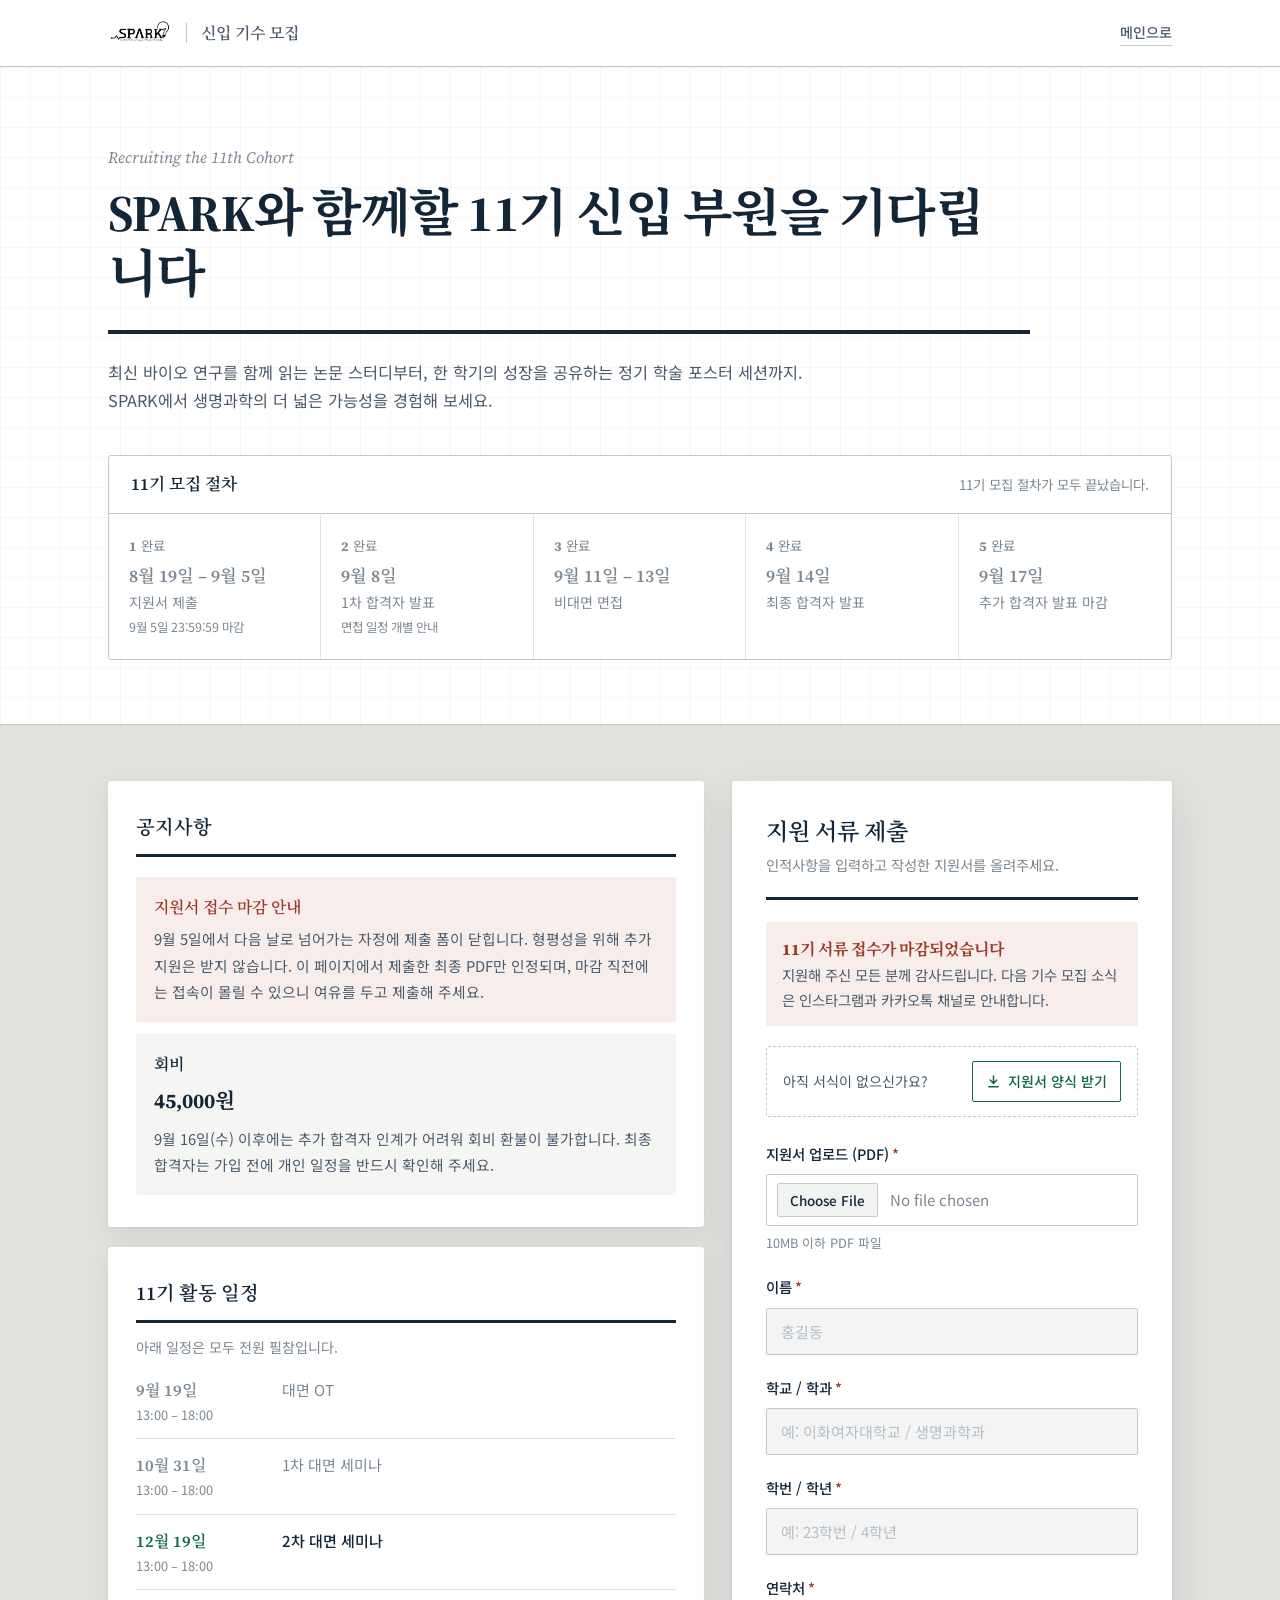
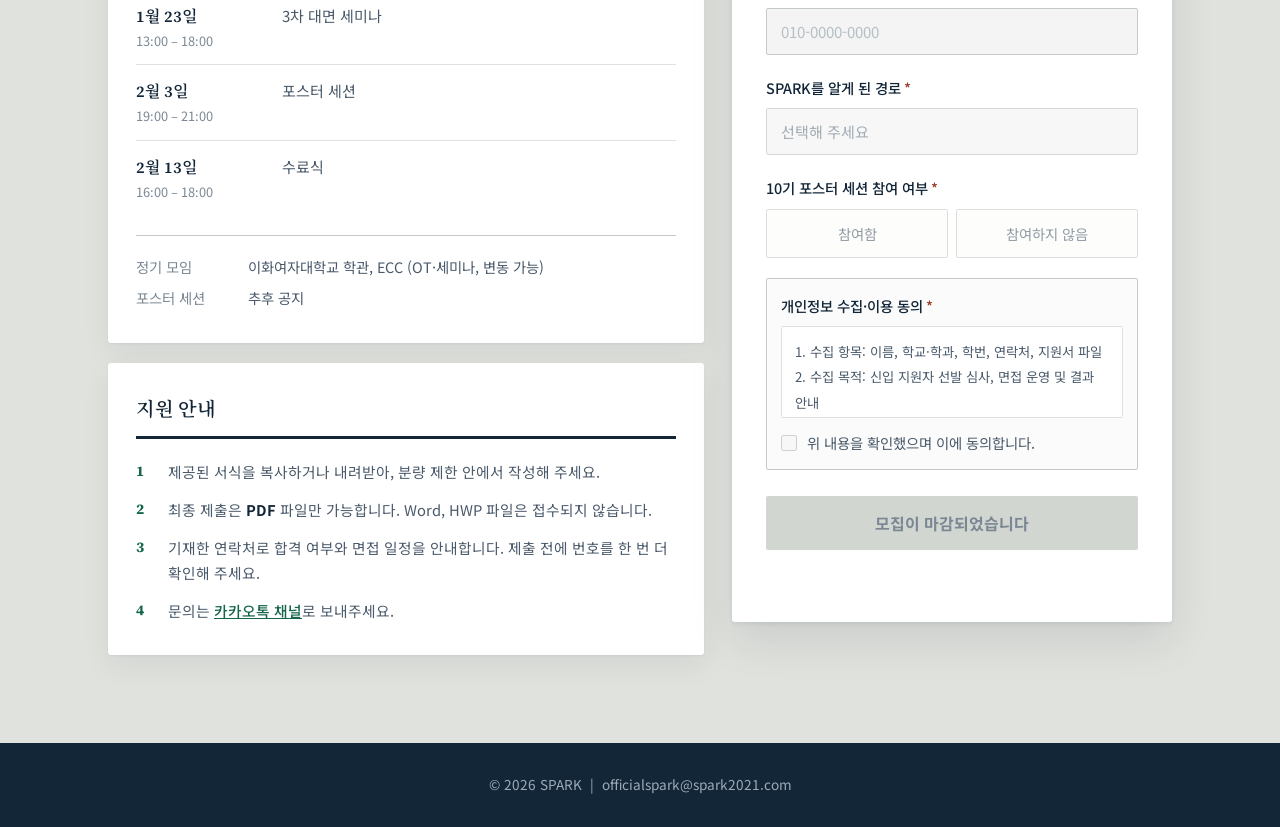
==== apply-session.html @ 0c826cb6 "Update apply-session.html" ====
<!DOCTYPE html>
<html lang="ko">
<head>
<meta charset="UTF-8">
<meta name="viewport" content="width=device-width, initial-scale=1.0">

<!--
╔══════════════════════════════════════════════════════════════╗
║  SPARK 신입부원 지원 페이지 — 수정 안내                          ║
║                                                              ║
║  수정할 곳은 이 파일 위쪽의 두 군데뿐입니다.                      ║
║    [수정 구역 1] 브라우저 탭 제목                                ║
║    [수정 구역 2] 모집 기간, 모집 절차, 공지, 활동 일정, 지원 안내,   ║
║                 지원서 양식 링크, 선택지, 개인정보 동의문           ║
║                                                              ║
║  "여기부터 아래는 수정하지 않아도 됩니다" 표시 이후는                ║
║  디자인과 동작 코드이므로 건드리지 않아도 됩니다.                   ║
╚══════════════════════════════════════════════════════════════╝
-->


<!-- ════════════════════════════════════════════
     ✏️ [수정 구역 1] 브라우저 탭 제목 · 아이콘
═════════════════════════════════════════════ -->
<title>지원하기 | SPARK 생명과학연합학술동아리</title>
<link rel="icon" type="image/png" href="favicon.png" sizes="64x64">


<!-- ════════════════════════════════════════════
     ✏️ [수정 구역 2] 페이지 내용 전체
═════════════════════════════════════════════ -->
<script>
/*
 ┌─────────────────── 수정 규칙 ───────────────────┐
 │ 1. 따옴표 '  ' 안의 글자만 바꾸세요.                │
 │ 2. 항목 끝에는 항상 쉼표( , )를 붙입니다.            │
 │ 3. 괄호 { } [ ] 는 지우지 마세요.                   │
 │ 4. 항목을 추가/삭제할 때는 한 줄(또는 { ... }, 한     │
 │    덩어리)을 통째로 복사하거나 지우세요.               │
 │ 5. 날짜는 항상 '2026-09-08' 형식(연-월-일)으로 씁니다.│
 │    화면에는 "9월 8일"처럼 자동으로 바뀌어 보입니다.     │
 │ 6. 글 안에 작은따옴표 ' 를 넣고 싶으면 ‘ ’ 를 쓰세요.  │
 │ 7. // 뒤의 설명은 화면에 나오지 않습니다.             │
 │                                                  │
 │ ★ 글 꾸미기 (제목·공지·안내·동의문 등에서 사용 가능)    │
 │   **굵게 할 글자**    → 굵은 글씨                     │
 │   [보일 글자](주소)   → 누르면 이동하는 링크             │
 │   {기수}             → 11     (아래 generation 숫자)  │
 │   {이전기수}          → 10     (generation - 1)       │
 │   {마감일}            → 9월 5일 (아래 apply.end 날짜)  │
 │                                                  │
 │ 수정 후 페이지 위에 빨간 경고가 뜨면,                 │
 │ 방금 고친 곳에서 쉼표나 따옴표가 빠진 것입니다.         │
 └──────────────────────────────────────────────────┘
*/
const SITE = {

    /* ────────── 모집 기수 ──────────
       영어 문구 "Recruiting the 11th Cohort", "11기 모집 절차",
       "10기 포스터 세션 참여 여부" 는 이 숫자로 자동 생성됩니다. */
    generation: 11,     // 숫자만, 따옴표 없이


    /* ────────── 지원서 접수 기간 ──────────
       날짜만 바꾸면 제출 폼 열림/잠김, 안내 문구, 모집 절차 1단계가 자동으로 바뀝니다.
       ※ 메인 페이지(index.html)의 모집 기간과 같게 맞춰 주세요. */
    apply: {
        start: '2026-08-19',   // 접수 시작일 (이 날 0시부터)
        end:   '2026-09-05',   // 접수 마지막 날 (이 날 밤 23:59:59까지 제출 가능)
    },


    /* ────────── 첫 화면 ────────── */
    hero: {
        title: 'SPARK와 함께할 {기수}기 신입 부원을 기다립니다',
        intro: '최신 바이오 연구를 함께 읽는 논문 스터디부터, 한 학기의 성장을 공유하는 정기 학술 포스터 세션까지. SPARK에서 생명과학의 더 넓은 가능성을 경험해 보세요.',
    },


    /* ────────── 모집 절차 (지원서 제출 이후 단계) ──────────
       1단계 "지원서 제출"은 위 접수 기간으로 자동으로 만들어지므로 여기엔 적지 않습니다.
       - 하루짜리 일정은 start 만 적으면 됩니다.
       - 며칠에 걸친 일정은 start 와 end 를 모두 적습니다.
       - note(작은 설명)는 없어도 됩니다.
       진행 중인 단계는 초록색, 지난 단계는 "완료"로 자동 표시됩니다. */
    process: [
        { start: '2026-09-08',                     label: '1차 합격자 발표', note: '면접 일정 개별 안내' },
        { start: '2026-09-11', end: '2026-09-13',  label: '비대면 면접' },
        { start: '2026-09-14',                     label: '최종 합격자 발표' },
        { start: '2026-09-17',                     label: '추가 합격자 발표 마감' },
    ],


    /* ────────── 공지사항 박스 ──────────
       alert: true  → 붉은 강조 박스
       big: '...'   → 큰 글씨로 보여줄 내용 (회비 금액 등, 필요할 때만) */
    notices: [
        {
            title: '지원서 접수 마감 안내',
            alert: true,
            text:  '{마감일}에서 다음 날로 넘어가는 자정에 제출 폼이 닫힙니다. 형평성을 위해 추가 지원은 받지 않습니다. 이 페이지에서 제출한 최종 PDF만 인정되며, 마감 직전에는 접속이 몰릴 수 있으니 여유를 두고 제출해 주세요.',
        },
        {
            title: '회비',
            big:   '45,000원',
            text:  '9월 16일(수) 이후에는 추가 합격자 인계가 어려워 회비 환불이 불가합니다. 최종 합격자는 가입 전에 개인 일정을 반드시 확인해 주세요.',
        },
    ],


    /* ────────── 기수 활동 일정 ──────────
       지난 일정은 회색, 다가오는 일정은 초록색으로 자동 표시됩니다.
       ※ 메인 페이지(index.html)의 일정과 같게 맞춰 주세요. */
    activity: {
        subtitle: '아래 일정은 모두 전원 필참입니다.',
        events: [
            { date: '2026-09-19', time: '13:00 – 18:00', label: '대면 OT' },
            { date: '2026-10-31', time: '13:00 – 18:00', label: '1차 대면 세미나' },
            { date: '2026-12-19', time: '13:00 – 18:00', label: '2차 대면 세미나' },
            { date: '2027-01-23', time: '13:00 – 18:00', label: '3차 대면 세미나' },
            { date: '2027-02-03', time: '19:00 – 21:00', label: '포스터 세션' },
            { date: '2027-02-13', time: '16:00 – 18:00', label: '수료식' },
        ],
        places: [
            { name: '정기 모임',   text: '이화여자대학교 학관, ECC (OT·세미나, 변동 가능)' },
            { name: '포스터 세션', text: '추후 공지' },
        ],
    },


    /* ────────── 지원 안내 ──────────
       번호(1, 2, 3…)는 순서대로 자동으로 붙습니다. */
    guides: [
        '제공된 서식을 복사하거나 내려받아, 분량 제한 안에서 작성해 주세요.',
        '최종 제출은 **PDF** 파일만 가능합니다. Word, HWP 파일은 접수되지 않습니다.',
        '기재한 연락처로 합격 여부와 면접 일정을 안내합니다. 제출 전에 번호를 한 번 더 확인해 주세요.',
        '문의는 [카카오톡 채널](https://pf.kakao.com/_hLbxeb)로 보내주세요.',
    ],


    /* ────────── 지원서 제출 폼 ────────── */
    form: {
        // 지원서 양식 다운로드 주소 (구글 문서 주소 끝에 /export?format=docx 를 붙이면 바로 다운로드됩니다)
        templateUrl: 'https://docs.google.com/document/d/1Kve6OYu3iI6fCsT7NbVKLL1D3neSMXkR/export?format=docx',

        maxFileMB: 10,   // 올릴 수 있는 파일 최대 크기 (MB, 숫자만)

        // SPARK를 알게 된 경로 (여기 적은 글자가 그대로 구글 시트에 저장됩니다)
        routes: [
            '인스타그램',
            '네이버 카페',
            '에브리타임',
            'LinkedIn',
            '지인 소개',
            '기타',
        ],

        // 개인정보 수집·이용 동의문 (폼 항목을 바꾸면 '수집 항목'도 같이 바꿔 주세요)
        privacy: `
            1. 수집 항목: 이름, 학교·학과, 학번, 연락처, 지원서 파일
            2. 수집 목적: 신입 지원자 선발 심사, 면접 운영 및 결과 안내
            3. 보유 기간: 해당 기수 선발 과정 종료 후 14일 이내 파기
            4. 제3자 제공: 없음 (운영진 내부 심사 용도로만 사용)
            * 동의를 거부할 권리가 있으나, 동의하지 않으면 지원서 접수가 불가합니다.
        `,

        // 제출 완료 후 보이는 안내 (날짜가 들어 있으니 모집 절차를 바꾸면 같이 수정하세요)
        successText: `
            1차 결과와 면접 일정은 기재하신 연락처로 안내드립니다.
            9월 8일 발표 전까지 공지사항도 함께 확인해 주세요.
        `,
    },


    /* ────────── 연락처 · 링크 ────────── */
    email:    'officialspark@spark2021.com',
    logo:     'logo.png',
    homePage: 'index.html',


    /* ────────── ⚠️ 지원서 저장 주소 (구글 Apps Script) ──────────
       제출된 지원서가 저장되는 구글 드라이브·시트 연결 주소입니다.
       Apps Script를 새로 배포해서 주소가 바뀐 경우에만 교체하세요.
       한 글자라도 틀리면 지원서가 저장되지 않습니다. */
    sheetUrl: 'https://script.google.com/macros/s/AKfycbzrUAV0oP4MqN452g5L0e-R13RlpaGRKUrsTtfyf1MRBj3T1s8Rb8UeczSKWBpeIH4Nfg/exec',


    /* ────────── 색상 ────────── */
    colors: {
        main:      '#15674c',
        mainDark:  '#0f4d38',
        mainLight: '#eef3f0',
    },

};
</script>
<!-- ════════════════ ✏️ 수정 구역 끝 ════════════════ -->



<!-- ══════════════════════════════════════════════════════════════
     ⛔ 여기부터 아래는 수정하지 않아도 됩니다 (디자인·동작 코드)
═══════════════════════════════════════════════════════════════ -->

<script>
/* 위에서 정한 색상을 디자인에 적용 */
(function () {
    if (typeof SITE === 'undefined' || !SITE.colors) return;
    var root = document.documentElement.style, c = SITE.colors;
    if (c.main)      root.setProperty('--accent', c.main);
    if (c.mainDark)  root.setProperty('--accent-deep', c.mainDark);
    if (c.mainLight) root.setProperty('--accent-wash', c.mainLight);
})();
</script>

<link rel="preconnect" href="https://fonts.googleapis.com">
<link rel="preconnect" href="https://fonts.gstatic.com" crossorigin>
<link href="https://fonts.googleapis.com/css2?family=Noto+Sans+KR:wght@300;400;500;700&family=Noto+Serif+KR:wght@400;500;600;700&family=Source+Serif+4:ital,opsz,wght@0,8..60,400;0,8..60,600;0,8..60,700;1,8..60,400&display=swap" rel="stylesheet">

<style>
/* ══════════════════════════════════════════════
   SPARK 신입부원 모집 — index.html과 동일한 보드 시스템
   ※ 대표 색상은 [수정 구역 2]의 colors 에서 바꿉니다.
══════════════════════════════════════════════ */

:root {
    --board:        #e0e2dd;
    --board-deep:   #d2d6d1;
    --paper:        #ffffff;

    --ink:          #132638;
    --ink-mid:      #4a5a6b;
    --ink-soft:     #7b8894;

    --rule:         #dfe2de;
    --rule-strong:  #c3c9c3;

    --accent:       #15674c;
    --accent-deep:  #0f4d38;
    --accent-wash:  #eef3f0;

    --alert:        #9c3a2a;
    --alert-wash:   #f7eeec;

    --lift:    0 1px 2px rgba(19,38,56,.05), 0 10px 28px rgba(19,38,56,.07);
    --lift-hi: 0 2px 4px rgba(19,38,56,.07), 0 18px 44px rgba(19,38,56,.11);

    --serif: 'Source Serif 4', 'Noto Serif KR', Georgia, serif;
    --sans:  'Noto Sans KR', -apple-system, BlinkMacSystemFont, sans-serif;
}

*, *::before, *::after { box-sizing: border-box; margin: 0; padding: 0; }
html { scroll-behavior: smooth; -webkit-text-size-adjust: 100%; }

body {
    font-family: var(--sans);
    background: var(--board);
    color: var(--ink);
    line-height: 1.75;
    -webkit-font-smoothing: antialiased;
}

a { color: inherit; }
:focus-visible { outline: 2px solid var(--accent); outline-offset: 3px; border-radius: 2px; }

/* ── 설정 오류 경고 ───────────────────────── */
#config-error {
    position: fixed;
    top: 0; left: 0; right: 0;
    z-index: 10001;
    background: #b3261e;
    color: #fff;
    padding: 14px 20px;
    font-size: 0.95rem;
    line-height: 1.6;
}
#config-error[hidden] { display: none; }

/* ── 헤더 ─────────────────────────────────── */
header {
    position: sticky;
    top: 0;
    z-index: 100;
    background: var(--paper);
    border-bottom: 1px solid var(--rule-strong);
}
.header-inner {
    max-width: 1120px;
    margin: 0 auto;
    padding: 0 28px;
    height: 66px;
    display: flex;
    align-items: center;
    gap: 14px;
}
.header-logo { height: 36px; display: block; }
.header-divider { width: 1px; height: 20px; background: var(--rule-strong); }
.header-title { font-family: var(--serif); font-size: 1rem; font-weight: 600; color: var(--ink-mid); }
.back-home {
    margin-left: auto;
    font-size: 0.88rem;
    font-weight: 500;
    color: var(--ink-mid);
    text-decoration: none;
    border-bottom: 1px solid var(--rule-strong);
    padding-bottom: 1px;
    transition: color .18s ease, border-color .18s ease;
}
.back-home:hover { color: var(--accent); border-bottom-color: var(--accent); }

@media (max-width: 560px) {
    .header-inner { padding: 0 18px; gap: 10px; }
    .header-title { font-size: 0.9rem; }
    .back-home { font-size: 0.8rem; }
}

/* ── 히어로 ───────────────────────────────── */
.hero {
    background-color: var(--paper);
    background-image:
        linear-gradient(rgba(19,38,56,.038) 1px, transparent 1px),
        linear-gradient(90deg, rgba(19,38,56,.038) 1px, transparent 1px);
    background-size: 30px 30px;
    border-bottom: 1px solid var(--rule-strong);
    padding: 76px 0 64px;
}
.hero-inner { max-width: 1120px; margin: 0 auto; padding: 0 28px; }

.hero-kicker {
    font-family: var(--serif);
    font-style: italic;
    font-size: 1rem;
    color: var(--ink-soft);
    margin-bottom: 12px;
}
.hero h1 {
    font-family: var(--serif);
    font-size: clamp(2rem, 5vw, 3.2rem);
    font-weight: 700;
    line-height: 1.2;
    letter-spacing: -0.01em;
    max-width: 18em;
    padding-bottom: 24px;
    border-bottom: 4px solid var(--ink);
    margin-bottom: 24px;
}
.hero-desc { font-size: 1.02rem; color: var(--ink-mid); max-width: 44em; }

.process {
    margin-top: 40px;
    background: var(--paper);
    border: 1px solid var(--rule-strong);
    border-radius: 3px;
}
.process-head {
    display: flex;
    justify-content: space-between;
    align-items: baseline;
    gap: 12px;
    flex-wrap: wrap;
    padding: 14px 22px;
    border-bottom: 1px solid var(--rule-strong);
}
.process-head h2 { font-family: var(--serif); font-size: 1.05rem; font-weight: 600; }
.process-head p { font-size: 0.84rem; color: var(--ink-soft); }
.process-head p b { color: var(--accent); font-weight: 500; }

.process-track {
    display: grid;
    grid-auto-columns: minmax(0, 1fr);
    grid-auto-flow: column;
    list-style: none;
}
.step {
    padding: 18px 20px 20px;
    border-right: 1px solid var(--rule);
    border-top: 3px solid transparent;
    margin-top: -1px;
}
.step:last-child { border-right: none; }
.step-no {
    font-family: var(--serif);
    font-size: 0.84rem;
    font-weight: 700;
    color: var(--ink-soft);
    display: block;
    margin-bottom: 6px;
}
.step-date {
    font-family: var(--serif);
    font-size: 1.08rem;
    font-weight: 600;
    line-height: 1.35;
    display: block;
}
.step-label { font-size: 0.88rem; color: var(--ink-mid); display: block; margin-top: 2px; }
.step-note  { font-size: 0.78rem; color: var(--ink-soft); display: block; margin-top: 2px; }

.step.done .step-date,
.step.done .step-label { color: var(--ink-soft); }
.step.done .step-no::after { content: ' 완료'; font-family: var(--sans); font-weight: 400; }

.step.now { border-top-color: var(--accent); background: var(--accent-wash); }
.step.now .step-no,
.step.now .step-date { color: var(--accent); }
.step.now .step-label { color: var(--ink); font-weight: 500; }

@media (max-width: 860px) {
    .process-track { grid-auto-flow: row; grid-template-columns: 1fr; }
    .step {
        border-right: none;
        border-top: none;
        border-bottom: 1px solid var(--rule);
        border-left: 3px solid transparent;
        margin-top: 0;
        display: grid;
        grid-template-columns: 110px 1fr;
        column-gap: 14px;
        padding: 14px 18px;
    }
    .step:last-child { border-bottom: none; }
    .step.now { border-left-color: var(--accent); }
    .step-no { grid-column: 1 / -1; margin-bottom: 2px; }
    .step-date { font-size: 1rem; grid-row: 2 / span 2; }
    .step-label, .step-note { grid-column: 2; }
}

.hero-kicker, .hero h1, .hero-desc, .process {
    opacity: 0;
    transform: translateY(14px);
    animation: rise .7s cubic-bezier(.2,.7,.3,1) forwards;
}
.hero h1   { animation-delay: .06s; }
.hero-desc { animation-delay: .16s; }
.process   { animation-delay: .26s; }
@keyframes rise { to { opacity: 1; transform: translateY(0); } }

/* ── 본문 2열 ─────────────────────────────── */
.page-wrap {
    max-width: 1120px;
    margin: 0 auto;
    padding: 56px 28px 88px;
    display: grid;
    grid-template-columns: minmax(0, 1fr) 440px;
    gap: 28px;
    align-items: start;
}
@media (max-width: 940px) {
    .page-wrap { grid-template-columns: 1fr; padding: 40px 20px 64px; }
}

.panel { background: var(--paper); border-radius: 3px; box-shadow: var(--lift); }

.info-side { display: flex; flex-direction: column; gap: 20px; }
.info-card { padding: 30px 28px 32px; }
.card-head {
    font-family: var(--serif);
    font-size: 1.2rem;
    font-weight: 600;
    padding-bottom: 10px;
    border-bottom: 3px solid var(--ink);
    margin-bottom: 20px;
}

.callout {
    padding: 16px 18px;
    border-radius: 2px;
    font-size: 0.92rem;
    color: var(--ink-mid);
    line-height: 1.8;
    background: #f5f6f4;
}
.callout + .callout { margin-top: 12px; }
.callout > strong {
    display: block;
    font-family: var(--serif);
    font-size: 1rem;
    font-weight: 600;
    color: var(--ink);
    margin-bottom: 4px;
}
.callout a { color: var(--accent); font-weight: 500; }
.callout.is-alert { background: var(--alert-wash); }
.callout.is-alert > strong { color: var(--alert); }
.callout .fee {
    font-family: var(--serif);
    font-size: 1.3rem;
    font-weight: 700;
    color: var(--ink);
    display: block;
    margin-bottom: 6px;
}

.card-sub { font-size: 0.88rem; color: var(--ink-soft); margin: -8px 0 16px; }
.schedule-list { list-style: none; }
.schedule-item {
    display: grid;
    grid-template-columns: 130px 1fr;
    gap: 16px;
    padding: 12px 0;
    border-bottom: 1px solid var(--rule);
    align-items: baseline;
}
.schedule-item:first-child { padding-top: 0; }
.schedule-item:last-child { border-bottom: none; }
.schedule-date { font-family: var(--serif); font-size: 1rem; font-weight: 600; }
.schedule-date small {
    display: block;
    font-family: var(--sans);
    font-size: 0.8rem;
    font-weight: 400;
    color: var(--ink-soft);
}
.schedule-body { font-size: 0.94rem; color: var(--ink-mid); }
.schedule-item.done .schedule-date,
.schedule-item.done .schedule-body { color: var(--ink-soft); }
.schedule-item.next .schedule-date { color: var(--accent); }
.schedule-item.next .schedule-body { color: var(--ink); font-weight: 500; }

.place {
    margin-top: 20px;
    padding-top: 18px;
    border-top: 1px solid var(--rule-strong);
    display: grid;
    grid-template-columns: 96px 1fr;
    gap: 6px 16px;
    font-size: 0.9rem;
}
.place dt { color: var(--ink-soft); }
.place dd { color: var(--ink-mid); }

@media (max-width: 520px) {
    .schedule-item { grid-template-columns: 1fr; gap: 2px; }
    .place { grid-template-columns: 1fr; gap: 0; }
    .place dd { margin-bottom: 8px; }
}

.guide-list { list-style: none; display: flex; flex-direction: column; gap: 13px; }
.guide-item {
    display: grid;
    grid-template-columns: 22px 1fr;
    gap: 10px;
    font-size: 0.92rem;
    line-height: 1.7;
    color: var(--ink-mid);
}
.guide-no { font-family: var(--serif); font-weight: 700; color: var(--accent); line-height: 1.7; }
.guide-item strong { color: var(--ink); }
.guide-item a { color: var(--accent); font-weight: 500; }

/* ── 제출 폼 ──────────────────────────────── */
.form-card {
    padding: 36px 34px 38px;
    position: sticky;
    top: 90px;
    box-shadow: var(--lift-hi);
}
@media (max-width: 940px) {
    .form-card { position: static; padding: 28px 22px 32px; }
    .form-side { order: -1; }
}

.form-header {
    padding-bottom: 20px;
    border-bottom: 3px solid var(--ink);
    margin-bottom: 22px;
}
.form-header h2 { font-family: var(--serif); font-size: 1.45rem; font-weight: 600; line-height: 1.3; }
.form-header p { font-size: 0.9rem; color: var(--ink-soft); margin-top: 5px; }

.phase-note {
    display: none;
    margin-bottom: 20px;
    padding: 14px 16px;
    border-radius: 2px;
    font-size: 0.9rem;
    line-height: 1.7;
    background: #f1f3f4;
    color: var(--ink-mid);
}
.phase-note strong { display: block; font-family: var(--serif); font-size: 1rem; color: var(--ink); }
.phase-note.is-closed { background: var(--alert-wash); }
.phase-note.is-closed strong { color: var(--alert); }

.download-box {
    display: flex;
    align-items: center;
    justify-content: space-between;
    gap: 14px;
    flex-wrap: wrap;
    padding: 14px 16px;
    border: 1px dashed var(--rule-strong);
    border-radius: 2px;
    margin-bottom: 24px;
}
.download-box p { font-size: 0.88rem; color: var(--ink-mid); }
.btn-download {
    display: inline-flex;
    align-items: center;
    gap: 7px;
    font-size: 0.88rem;
    font-weight: 500;
    color: var(--accent);
    text-decoration: none;
    border: 1px solid var(--accent);
    border-radius: 2px;
    padding: 7px 13px;
    transition: background .18s ease, color .18s ease;
}
.btn-download svg { width: 15px; height: 15px; }
.btn-download:hover { background: var(--accent); color: var(--paper); }

.form-group { margin-bottom: 20px; }
.form-label {
    display: block;
    font-size: 0.9rem;
    font-weight: 500;
    color: var(--ink);
    margin-bottom: 8px;
}
.form-label .req { color: var(--alert); margin-left: 3px; }

.form-input {
    width: 100%;
    padding: 12px 14px;
    border: 1px solid var(--rule-strong);
    border-radius: 2px;
    font-family: inherit;
    font-size: 0.94rem;
    color: var(--ink);
    background: #fcfcfb;
    transition: border-color .18s ease, box-shadow .18s ease, background .18s ease;
}
.form-input:focus {
    outline: none;
    border-color: var(--accent);
    background: var(--paper);
    box-shadow: 0 0 0 3px rgba(21,103,76,.12);
}
.form-input::placeholder { color: #b6bfc7; }
.form-input:disabled { background: #f3f4f3; color: var(--ink-soft); cursor: not-allowed; }

input[type="file"].form-input { padding: 8px 10px; cursor: pointer; background: var(--paper); }
input[type="file"].form-input::file-selector-button {
    font-family: inherit;
    font-size: 0.84rem;
    font-weight: 500;
    color: var(--ink);
    background: #f1f3f1;
    border: 1px solid var(--rule-strong);
    border-radius: 2px;
    padding: 6px 12px;
    margin-right: 12px;
    cursor: pointer;
}
.hint { font-size: 0.8rem; color: var(--ink-soft); margin-top: 6px; }

select.form-input {
    appearance: none;
    cursor: pointer;
    padding-right: 38px;
    background-image: url("data:image/svg+xml;utf8,<svg xmlns='http://www.w3.org/2000/svg' width='12' height='8' viewBox='0 0 12 8'><path fill='none' stroke='%237b8894' stroke-width='1.5' d='M1 1l5 5 5-5'/></svg>");
    background-repeat: no-repeat;
    background-position: right 14px center;
}
select.form-input:invalid { color: #9aa3ad; }

.radio-group { display: flex; gap: 8px; }
.radio-item { flex: 1; position: relative; }
.radio-item input { position: absolute; opacity: 0; width: 0; height: 0; }
.radio-item label {
    display: block;
    text-align: center;
    padding: 11px 6px;
    border: 1px solid var(--rule-strong);
    border-radius: 2px;
    background: #fcfcfb;
    font-size: 0.9rem;
    color: var(--ink-mid);
    cursor: pointer;
    transition: border-color .18s ease, background .18s ease, color .18s ease;
}
.radio-item input:checked + label {
    border-color: var(--accent);
    background: var(--accent-wash);
    color: var(--accent);
    font-weight: 500;
}
.radio-item input:focus-visible + label { box-shadow: 0 0 0 3px rgba(21,103,76,.15); }
.radio-item input:disabled + label { cursor: not-allowed; opacity: .6; }

.privacy-box {
    border: 1px solid var(--rule-strong);
    border-radius: 2px;
    padding: 14px;
    background: #fafbfa;
}
.privacy-scroll {
    height: 92px;
    overflow-y: auto;
    font-size: 0.83rem;
    color: var(--ink-mid);
    line-height: 1.9;
    margin-bottom: 12px;
    padding: 12px 13px;
    background: var(--paper);
    border: 1px solid var(--rule);
    border-radius: 2px;
    white-space: pre-line;
}
.privacy-scroll strong { color: var(--ink); }
.privacy-scroll::-webkit-scrollbar { width: 4px; }
.privacy-scroll::-webkit-scrollbar-thumb { background: var(--rule-strong); }
.checkbox-label {
    display: flex;
    align-items: flex-start;
    gap: 10px;
    font-size: 0.9rem;
    color: var(--ink-mid);
    cursor: pointer;
    user-select: none;
}
.checkbox-label input {
    width: 16px; height: 16px;
    accent-color: var(--accent);
    cursor: pointer;
    flex-shrink: 0;
    margin-top: 5px;
}

.submit-btn {
    width: 100%;
    padding: 15px;
    margin-top: 6px;
    background: var(--accent);
    color: var(--paper);
    font-family: inherit;
    font-size: 1rem;
    font-weight: 700;
    border: none;
    border-radius: 2px;
    cursor: pointer;
    transition: background .2s ease;
}
.submit-btn:hover { background: var(--accent-deep); }
.submit-btn:disabled { background: var(--board-deep); color: var(--ink-soft); cursor: not-allowed; }

#form-msg { text-align: center; font-size: 0.86rem; margin-top: 14px; min-height: 20px; font-weight: 500; }

#success-view { display: none; padding: 8px 0 12px; }
.state-mark {
    width: 46px; height: 46px;
    border-radius: 50%;
    border: 2px solid var(--accent);
    color: var(--accent);
    display: flex;
    align-items: center;
    justify-content: center;
    margin-bottom: 18px;
}
.state-mark svg { width: 22px; height: 22px; }
#success-view h3 { font-family: var(--serif); font-size: 1.3rem; font-weight: 600; margin-bottom: 10px; }
#success-view p { font-size: 0.92rem; color: var(--ink-mid); line-height: 1.85; white-space: pre-line; }

/* ── 토스트 ───────────────────────────────── */
#toast {
    position: fixed;
    bottom: 28px; left: 50%;
    transform: translateX(-50%) translateY(16px);
    background: var(--ink);
    color: #fff;
    padding: 13px 26px;
    border-radius: 2px;
    font-size: 0.9rem;
    font-weight: 500;
    z-index: 9999;
    opacity: 0;
    transition: opacity .3s ease, transform .3s ease;
    pointer-events: none;
    max-width: calc(100% - 40px);
    text-align: center;
}
#toast.show { opacity: 1; transform: translateX(-50%) translateY(0); }
#toast.alert { background: var(--alert); }

/* ── 푸터 ─────────────────────────────────── */
footer {
    background: var(--ink);
    color: #9dabb8;
    text-align: center;
    padding: 30px 24px;
    font-size: 0.85rem;
}
footer a { color: #9dabb8; text-decoration: none; }
footer a:hover { color: #fff; text-decoration: underline; }

@media (prefers-reduced-motion: reduce) {
    html { scroll-behavior: auto; }
    *, *::before, *::after {
        animation-duration: .001ms !important;
        animation-delay: 0ms !important;
        transition-duration: .001ms !important;
    }
    .hero-kicker, .hero h1, .hero-desc, .process { opacity: 1; transform: none; }
}
</style>
</head>
<body>

<!--
  ⛔ 아래 HTML은 '틀'입니다. 글자는 [수정 구역 2]에서 자동으로 채워집니다.
     여기에 직접 글을 써도 반영되지 않으니 위쪽 SITE 설정을 고쳐 주세요.
-->

<div id="config-error" hidden>
    ⚠️ 페이지 내용 설정(SITE)에 오류가 있어 내용을 불러오지 못했습니다.
    최근에 고친 곳에서 쉼표( , ), 따옴표( ' ), 괄호( { } [ ] )가 빠지거나 남지 않았는지 확인해 주세요.
    (PC에서 F12 → Console 탭을 열면 오류가 난 줄 번호가 보입니다.)
</div>

<div id="toast"></div>

<header>
    <div class="header-inner">
        <a class="home-link" aria-label="홈으로"><img id="logo" class="header-logo" alt=""></a>
        <div class="header-divider"></div>
        <span class="header-title">신입 기수 모집</span>
        <a class="home-link back-home">메인으로</a>
    </div>
</header>

<!-- 히어로 -->
<section class="hero">
    <div class="hero-inner">
        <p class="hero-kicker" id="hero-kicker"></p>
        <h1 id="hero-title"></h1>
        <p class="hero-desc" id="hero-desc"></p>

        <div class="process">
            <div class="process-head">
                <h2 id="process-title"></h2>
                <p id="process-status"></p>
            </div>
            <ol class="process-track" id="process-track"></ol>
        </div>
    </div>
</section>

<main class="page-wrap">

    <aside class="info-side">
        <div class="panel info-card">
            <h2 class="card-head">공지사항</h2>
            <div id="notice-list"></div>
        </div>

        <div class="panel info-card">
            <h2 class="card-head" id="activity-title"></h2>
            <p class="card-sub" id="activity-sub"></p>
            <ul class="schedule-list" id="activity-list"></ul>
            <dl class="place" id="place-list"></dl>
        </div>

        <div class="panel info-card">
            <h2 class="card-head">지원 안내</h2>
            <ol class="guide-list" id="guide-list"></ol>
        </div>
    </aside>

    <section class="form-side">
        <div class="panel form-card">

            <div id="form-view">
                <div class="form-header">
                    <h2>지원 서류 제출</h2>
                    <p>인적사항을 입력하고 작성한 지원서를 올려주세요.</p>
                </div>

                <div class="phase-note" id="phase-note"></div>

                <div class="download-box">
                    <p>아직 서식이 없으신가요?</p>
                    <a id="template-link" class="btn-download">
                        <svg viewBox="0 0 16 16" fill="none" stroke="currentColor" stroke-width="1.6" stroke-linecap="round" stroke-linejoin="round" aria-hidden="true"><path d="M8 2v8M4.5 6.5L8 10l3.5-3.5M3 13.5h10"/></svg>
                        지원서 양식 받기
                    </a>
                </div>

                <form id="spark-apply-form">
                    <div class="form-group">
                        <label class="form-label" for="inp-file">지원서 업로드 (PDF)<span class="req">*</span></label>
                        <input type="file" id="inp-file" accept=".pdf,application/pdf" required class="form-input">
                        <p class="hint" id="file-hint"></p>
                    </div>
                    <div class="form-group">
                        <label class="form-label" for="inp-name">이름<span class="req">*</span></label>
                        <input type="text" id="inp-name" name="user_name" required class="form-input" placeholder="홍길동">
                    </div>
                    <div class="form-group">
                        <label class="form-label" for="inp-school">학교 / 학과<span class="req">*</span></label>
                        <input type="text" id="inp-school" name="user_school" placeholder="예: 이화여자대학교 / 생명과학과" required class="form-input">
                    </div>
                    <div class="form-group">
                        <label class="form-label" for="inp-studentid">학번 / 학년<span class="req">*</span></label>
                        <input type="text" id="inp-studentid" name="user_studentid" placeholder="예: 23학번 / 4학년" required class="form-input">
                    </div>
                    <div class="form-group">
                        <label class="form-label" for="inp-phone">연락처<span class="req">*</span></label>
                        <input type="tel" id="inp-phone" name="user_phone" placeholder="010-0000-0000" required class="form-input">
                    </div>
                    <div class="form-group">
                        <label class="form-label" for="inp-route">SPARK를 알게 된 경로<span class="req">*</span></label>
                        <select id="inp-route" name="user_route" required class="form-input"></select>
                    </div>
                    <div class="form-group">
                        <span class="form-label"><span id="poster-question"></span><span class="req">*</span></span>
                        <div class="radio-group">
                            <div class="radio-item">
                                <input type="radio" id="poster-yes" name="poster_join" value="참여함" required>
                                <label for="poster-yes">참여함</label>
                            </div>
                            <div class="radio-item">
                                <input type="radio" id="poster-no" name="poster_join" value="참여하지 않음">
                                <label for="poster-no">참여하지 않음</label>
                            </div>
                        </div>
                    </div>

                    <div class="form-group privacy-box">
                        <span class="form-label">개인정보 수집·이용 동의<span class="req">*</span></span>
                        <div class="privacy-scroll" id="privacy-text" tabindex="0"></div>
                        <label class="checkbox-label">
                            <input type="checkbox" name="privacy_agree" id="privacy_agree" required>
                            <span>위 내용을 확인했으며 이에 동의합니다.</span>
                        </label>
                    </div>

                    <button type="submit" id="submit-btn" class="submit-btn">지원서 제출하기</button>
                </form>
                <p id="form-msg"></p>
            </div>

            <div id="success-view">
                <div class="state-mark" aria-hidden="true">
                    <svg viewBox="0 0 24 24" fill="none" stroke="currentColor" stroke-width="2" stroke-linecap="round" stroke-linejoin="round"><path d="M4 12.5l5 5L20 6.5"/></svg>
                </div>
                <h3>지원서가 접수되었습니다</h3>
                <p id="success-text"></p>
            </div>

        </div>
    </section>

</main>

<footer>
    <p id="footer-text"></p>
</footer>

<script>
/* ══════════════════════════════════════════════
   ⛔ 동작 코드 — 수정하지 않아도 됩니다.
   [수정 구역 2]의 SITE 내용을 읽어 화면에 채워 넣습니다.
══════════════════════════════════════════════ */
(function () {
    'use strict';

    if (typeof SITE === 'undefined') {
        document.getElementById('config-error').hidden = false;
        return;
    }

    /* ── 도우미 함수 ────────────────────────── */
    const $ = id => document.getElementById(id);
    const esc = s => String(s == null ? '' : s).replace(/[&<>"']/g, c => (
        { '&': '&amp;', '<': '&lt;', '>': '&gt;', '"': '&quot;', "'": '&#39;' }[c]
    ));
    const parts = d => String(d).split('-').map(Number);                   // [년, 월, 일]
    const md    = d => { const p = parts(d); return p[1] + '월 ' + p[2] + '일'; };
    const range = (s, e) => {                                              // 날짜 범위 표시
        if (!e || e === s) return md(s);
        const a = parts(s), b = parts(e);
        return a[1] === b[1] ? md(s) + ' – ' + b[2] + '일' : md(s) + ' – ' + md(e);
    };
    const kst   = (d, endOfDay) => new Date(d + (endOfDay ? 'T23:59:59' : 'T00:00:00') + '+09:00');
    const ordinal = n => {                                                 // 11 → 11th
        const v = n % 100;
        if (v >= 11 && v <= 13) return n + 'th';
        return n + ({ 1: 'st', 2: 'nd', 3: 'rd' }[n % 10] || 'th');
    };

    const GEN  = SITE.generation;
    const fill = s => String(s == null ? '' : s)
        .replace(/\{기수\}/g, GEN)
        .replace(/\{이전기수\}/g, GEN - 1)
        .replace(/\{마감일\}/g, md(SITE.apply.end));
    const tidy = s => fill(s).split('\n').map(l => l.trim()).join('\n').trim();
    const rich = s => esc(tidy(s))
        .replace(/\*\*(.+?)\*\*/g, '<strong>$1</strong>')
        .replace(/\[([^\]]+)\]\(([^)\s]+)\)/g, '<a href="$2" target="_blank" rel="noopener noreferrer">$1</a>');

    /* ── 접수 기간 (한국시간) ────────────────── */
    const START_AT = kst(SITE.apply.start, false);
    const END_AT   = kst(SITE.apply.end, true);
    const now0     = new Date();

    /* ── 헤더 · 히어로 ──────────────────────── */
    document.querySelectorAll('.home-link').forEach(a => a.href = SITE.homePage);
    $('logo').src = SITE.logo;
    $('logo').alt = 'SPARK';
    $('hero-kicker').textContent = 'Recruiting the ' + ordinal(GEN) + ' Cohort';
    $('hero-title').innerHTML    = rich(SITE.hero.title);
    $('hero-desc').innerHTML     = rich(SITE.hero.intro);

    /* ── 모집 절차 ──────────────────────────── */
    $('process-title').textContent = GEN + '기 모집 절차';
    const steps = [{
        start: SITE.apply.start,
        end:   SITE.apply.end,
        label: '지원서 제출',
        note:  md(SITE.apply.end) + ' 23:59:59 마감'
    }].concat(SITE.process);

    let current = -1, isNow = false;
    const stepState = steps.map((s, i) => {
        const sAt = kst(s.start, false), eAt = kst(s.end || s.start, true);
        if (now0 > eAt) return 'done';
        if (current < 0 && now0 >= sAt) { current = i; isNow = true; return 'now'; }
        return '';
    });
    if (current < 0) {                                  // 진행 중 단계가 없으면 다가오는 단계 표시
        current = stepState.indexOf('');
        if (current >= 0) stepState[current] = 'now';
    }

    $('process-track').innerHTML = steps.map((s, i) =>
        '<li class="step ' + stepState[i] + '">' +
            '<span class="step-no">' + (i + 1) + '</span>' +
            '<span class="step-date">' + range(s.start, s.end) + '</span>' +
            '<span class="step-label">' + esc(fill(s.label)) + '</span>' +
            (s.note ? '<span class="step-note">' + esc(fill(s.note)) + '</span>' : '') +
        '</li>'
    ).join('');

    if (current < 0) {
        $('process-status').textContent = GEN + '기 모집 절차가 모두 끝났습니다.';
    } else {
        const s = steps[current];
        $('process-status').innerHTML = (isNow ? '지금은 <b>' : '다음 단계: <b>') +
            esc(fill(s.label)) + '</b> (' + range(s.start, s.end) + ')';
    }

    /* ── 공지사항 ───────────────────────────── */
    $('notice-list').innerHTML = SITE.notices.map(n =>
        '<div class="callout' + (n.alert ? ' is-alert' : '') + '">' +
            '<strong>' + esc(fill(n.title)) + '</strong>' +
            (n.big ? '<span class="fee">' + esc(fill(n.big)) + '</span>' : '') +
            rich(n.text) +
        '</div>'
    ).join('');

    /* ── 활동 일정 ──────────────────────────── */
    $('activity-title').textContent = GEN + '기 활동 일정';
    $('activity-sub').textContent   = fill(SITE.activity.subtitle);
    let nextFound = false;
    $('activity-list').innerHTML = SITE.activity.events.map(ev => {
        let cls = 'schedule-item';
        if (kst(ev.date, true) < now0) cls += ' done';
        else if (!nextFound) { cls += ' next'; nextFound = true; }
        return '<li class="' + cls + '">' +
                   '<div class="schedule-date">' + md(ev.date) + (ev.time ? '<small>' + esc(ev.time) + '</small>' : '') + '</div>' +
                   '<div class="schedule-body">' + esc(fill(ev.label)) + '</div>' +
               '</li>';
    }).join('');
    $('place-list').innerHTML = SITE.activity.places.map(p =>
        '<dt>' + esc(p.name) + '</dt><dd>' + esc(fill(p.text)) + '</dd>'
    ).join('');

    /* ── 지원 안내 ──────────────────────────── */
    $('guide-list').innerHTML = SITE.guides.map((g, i) =>
        '<li class="guide-item"><span class="guide-no">' + (i + 1) + '</span><span>' + rich(g) + '</span></li>'
    ).join('');

    /* ── 폼 내용 ────────────────────────────── */
    const MAX_MB = SITE.form.maxFileMB;
    $('template-link').href        = SITE.form.templateUrl;
    $('file-hint').textContent     = MAX_MB + 'MB 이하 PDF 파일';
    $('poster-question').textContent = (GEN - 1) + '기 포스터 세션 참여 여부';
    $('inp-route').innerHTML =
        '<option value="" disabled selected>선택해 주세요</option>' +
        SITE.form.routes.map(r => '<option value="' + esc(r) + '">' + esc(r) + '</option>').join('');
    $('privacy-text').innerHTML = rich(SITE.form.privacy);
    $('success-text').innerHTML = rich(SITE.form.successText);

    $('footer-text').innerHTML = '&copy; ' + now0.getFullYear() + ' SPARK &nbsp;|&nbsp; ' +
        '<a href="mailto:' + esc(SITE.email) + '">' + esc(SITE.email) + '</a>';


    /* ══════════ 화면 동작 ══════════ */

    function toast(msg, isAlert) {
        const t = $('toast');
        t.textContent = msg;
        t.classList.toggle('alert', !!isAlert);
        t.classList.add('show');
        setTimeout(() => t.classList.remove('show'), 3000);
    }

    /* 전화번호 자동 하이픈 */
    const phoneInput = $('inp-phone');
    phoneInput.addEventListener('input', () => {
        const v = phoneInput.value.replace(/\D/g, '');
        if (v.length <= 3)      phoneInput.value = v;
        else if (v.length <= 7) phoneInput.value = v.slice(0, 3) + '-' + v.slice(3);
        else                    phoneInput.value = v.slice(0, 3) + '-' + v.slice(3, 7) + '-' + v.slice(7, 11);
    });

    const applyForm = $('spark-apply-form');
    const submitBtn = $('submit-btn');
    const msgArea   = $('form-msg');
    const phaseNote = $('phase-note');

    /* 접수 기간 확인 → 폼 열기/잠그기 */
    function setFormLocked(locked) {
        applyForm.querySelectorAll('input, select').forEach(el => { el.disabled = locked; });
    }

    function checkApplyPeriod() {
        const now = new Date();

        if (now < START_AT) {
            submitBtn.disabled = true;
            submitBtn.textContent = md(SITE.apply.start) + '에 접수가 시작됩니다';
            phaseNote.className = 'phase-note';
            phaseNote.innerHTML = '<strong>아직 접수 기간이 아닙니다</strong>' + md(SITE.apply.start) +
                ' 00:00부터 제출할 수 있습니다. 서식은 미리 내려받아 작성해 두세요.';
            phaseNote.style.display = 'block';
            setFormLocked(true);
            return false;
        }
        if (now > END_AT) {
            submitBtn.disabled = true;
            submitBtn.textContent = '모집이 마감되었습니다';
            phaseNote.className = 'phase-note is-closed';
            phaseNote.innerHTML = '<strong>' + GEN + '기 서류 접수가 마감되었습니다</strong>' +
                '지원해 주신 모든 분께 감사드립니다. 다음 기수 모집 소식은 인스타그램과 카카오톡 채널로 안내합니다.';
            phaseNote.style.display = 'block';
            setFormLocked(true);
            return false;
        }
        phaseNote.style.display = 'none';
        setFormLocked(false);
        return true;
    }

    checkApplyPeriod();

    function resetButton() {
        submitBtn.disabled = false;
        submitBtn.textContent = '지원서 제출하기';
        checkApplyPeriod();
    }

    /* 제출 */
    applyForm.addEventListener('submit', function (e) {
        e.preventDefault();
        if (!checkApplyPeriod()) { toast('접수 기간이 아닙니다.', true); return; }

        const file = $('inp-file').files[0];
        if (!file) { toast('지원서 PDF 파일을 선택해 주세요.', true); return; }
        if (!/\.pdf$/i.test(file.name) && file.type !== 'application/pdf') {
            toast('PDF 파일만 제출할 수 있습니다.', true); return;
        }
        if (file.size > MAX_MB * 1024 * 1024) { toast('파일은 ' + MAX_MB + 'MB 이하만 올릴 수 있습니다.', true); return; }

        if (!/^010-\d{4}-\d{4}$/.test(phoneInput.value)) {
            toast('연락처를 010-0000-0000 형식으로 입력해 주세요.', true);
            return;
        }

        const routeVal = $('inp-route').value;
        if (!routeVal) { toast('SPARK를 알게 된 경로를 선택해 주세요.', true); return; }

        const posterEl = document.querySelector('input[name="poster_join"]:checked');
        if (!posterEl) { toast((GEN - 1) + '기 포스터 세션 참여 여부를 선택해 주세요.', true); return; }

        submitBtn.disabled = true;
        submitBtn.textContent = '제출 중';
        msgArea.textContent = '파일을 전송하고 있습니다. 창을 닫지 말아 주세요.';
        msgArea.style.color = 'var(--ink-mid)';

        const reader = new FileReader();
        reader.onload = function () {
            // ※ 아래 항목 이름(fileBase64, name …)은 구글 스크립트와 맞춰져 있으므로 바꾸지 마세요.
            const payload = {
                fileBase64: reader.result.split(',')[1],
                fileName:   file.name,
                mimeType:   file.type || 'application/pdf',
                name:       $('inp-name').value.trim(),
                school:     $('inp-school').value.trim(),
                studentId:  $('inp-studentid').value.trim(),
                route:      routeVal,
                poster:     posterEl.value,
                phone:      phoneInput.value.trim()
            };

            fetch(SITE.sheetUrl, { method: 'POST', body: JSON.stringify(payload) })
                .then(res => res.json())
                .then(data => {
                    if (data.result === 'success') {
                        $('form-view').style.display = 'none';
                        $('success-view').style.display = 'block';
                        msgArea.textContent = '';
                    } else { throw new Error(); }
                })
                .catch(() => {
                    msgArea.textContent = '서버와 통신하지 못했습니다. 잠시 후 다시 시도해 주세요.';
                    msgArea.style.color = 'var(--alert)';
                    resetButton();
                });
        };
        reader.onerror = function () {
            msgArea.textContent = '파일을 읽지 못했습니다. 다시 선택해 주세요.';
            msgArea.style.color = 'var(--alert)';
            resetButton();
        };
        reader.readAsDataURL(file);
    });

})();
</script>
</body>
</html>
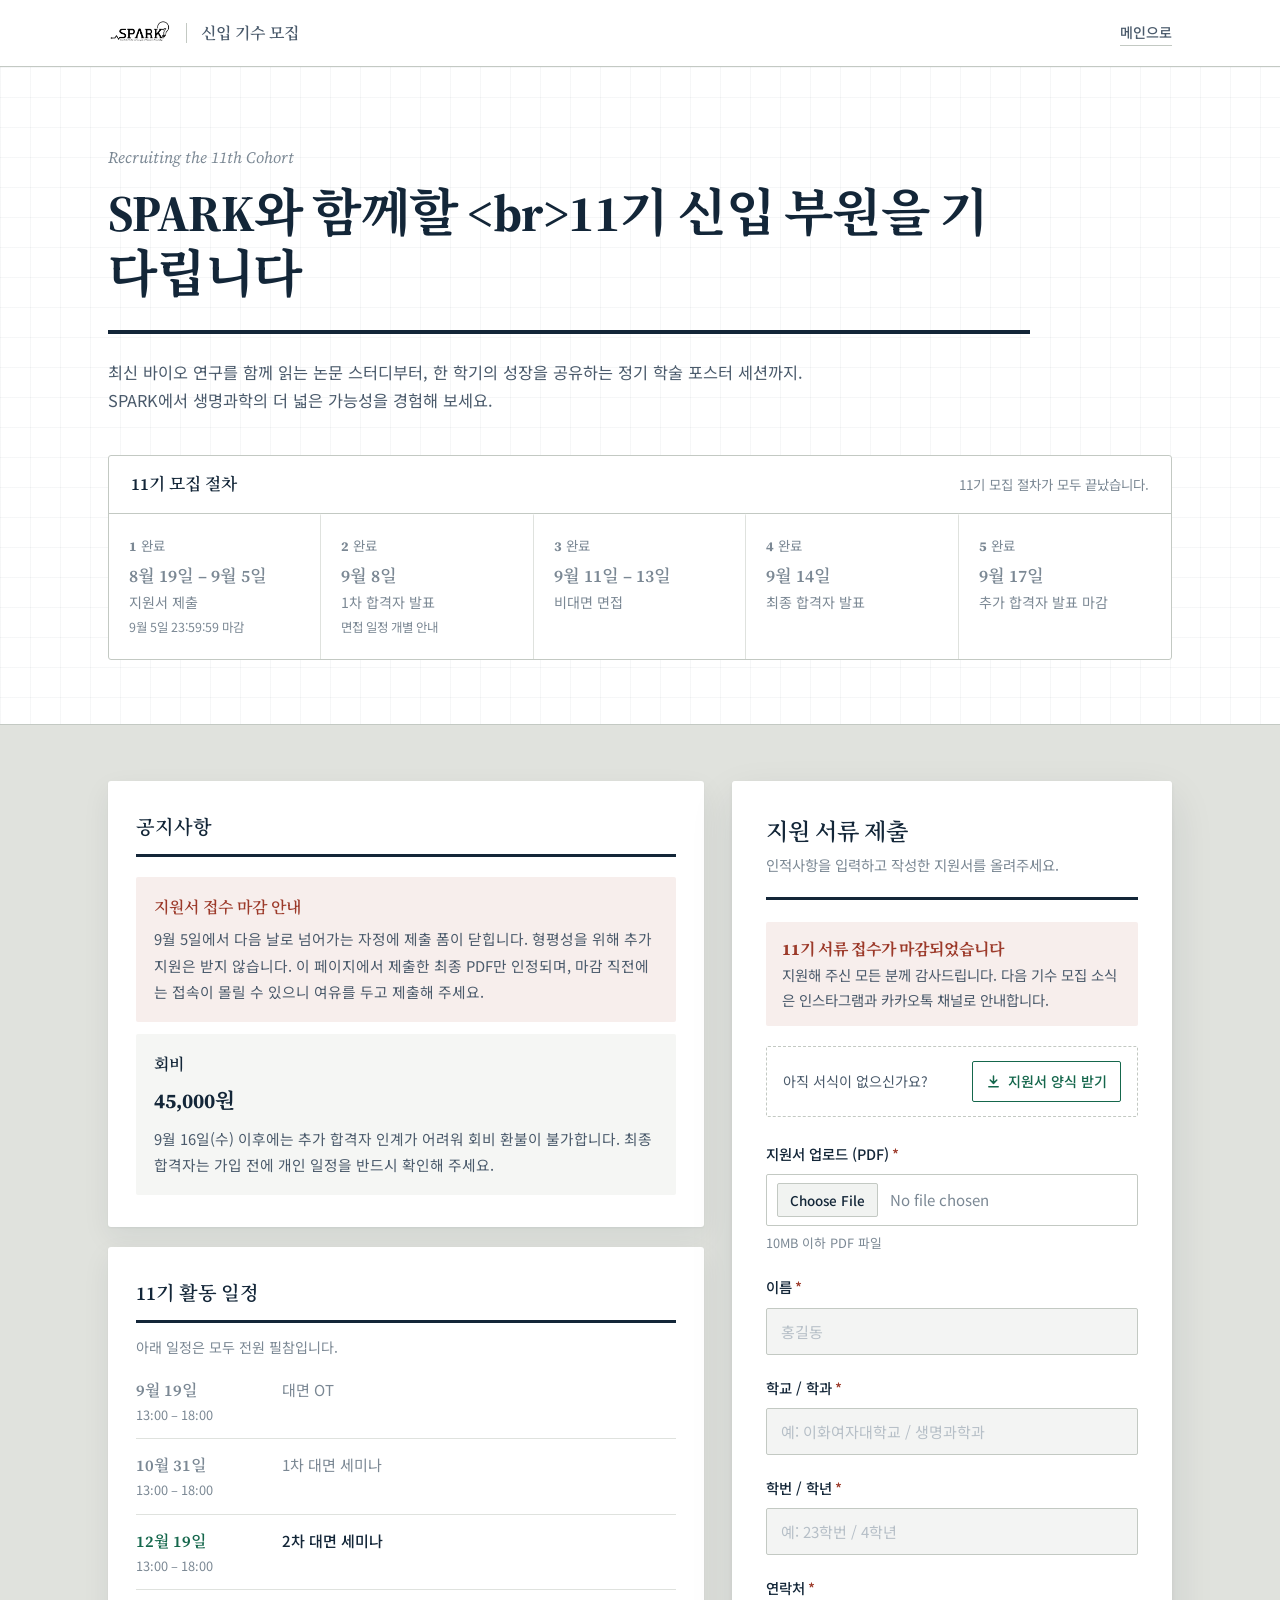
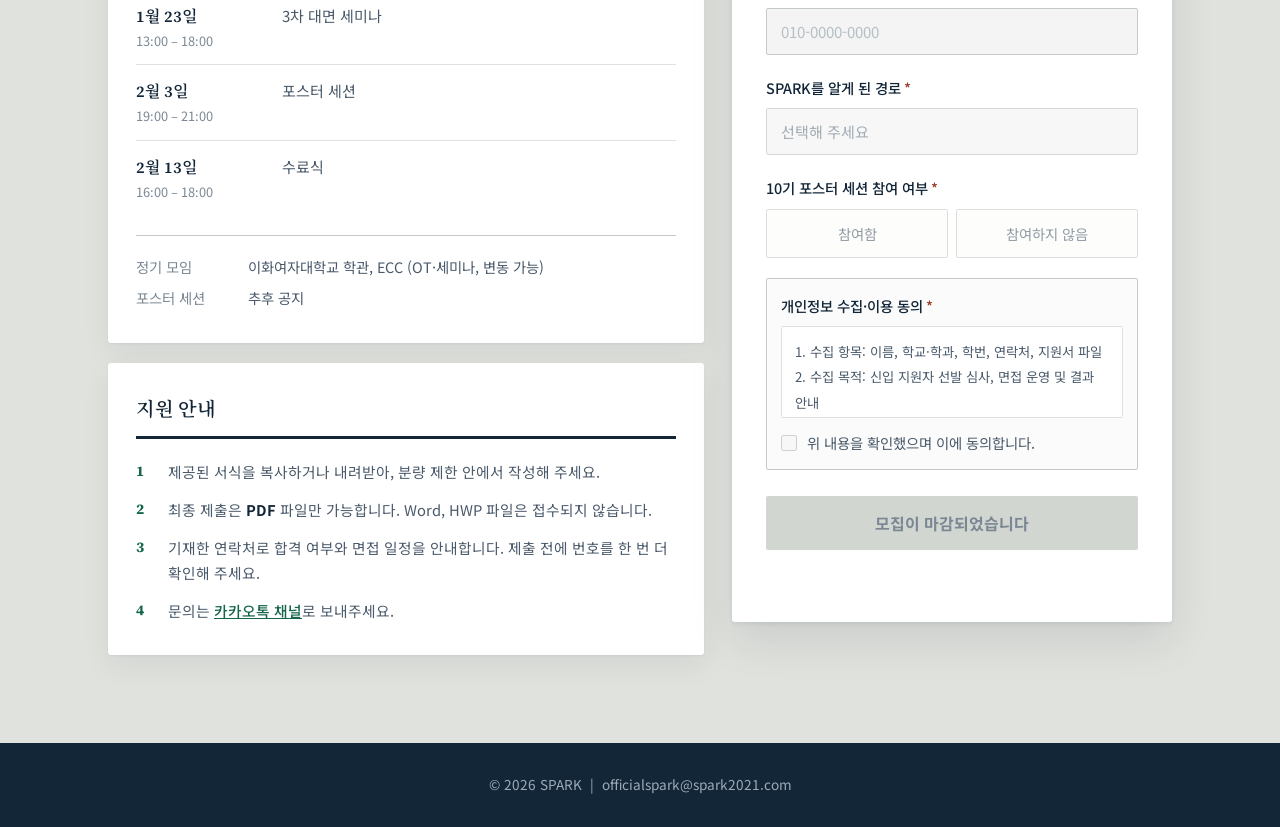
==== commit 7c8fc27d: "Update apply-session.html" ====
--- a/apply-session.html
+++ b/apply-session.html
@@ -72,7 +72,7 @@
 
     /* ────────── 첫 화면 ────────── */
     hero: {
-        title: 'SPARK와 함께할 {기수}기 신입 부원을 기다립니다',
+        title: 'SPARK와 함께할 <br>{기수}기 신입 부원을 기다립니다',
         intro: '최신 바이오 연구를 함께 읽는 논문 스터디부터, 한 학기의 성장을 공유하는 정기 학술 포스터 세션까지. SPARK에서 생명과학의 더 넓은 가능성을 경험해 보세요.',
     },
 
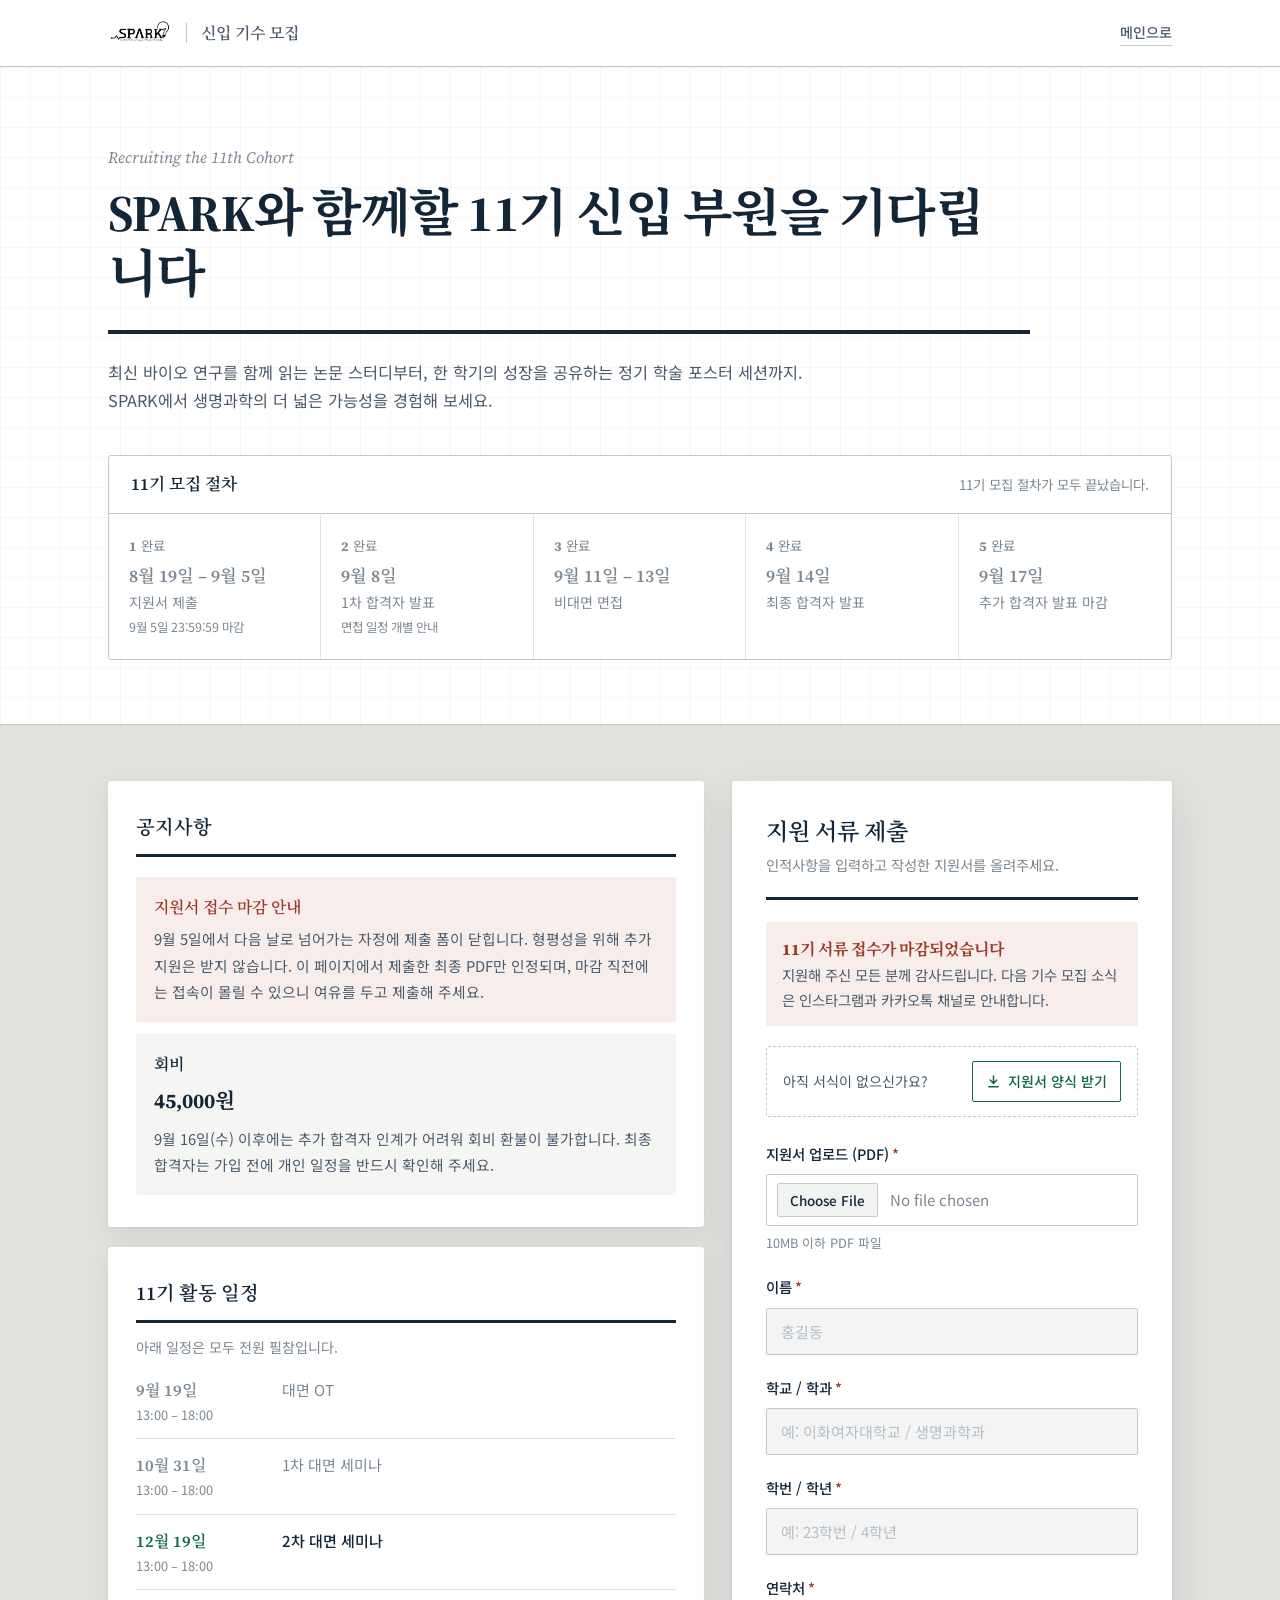
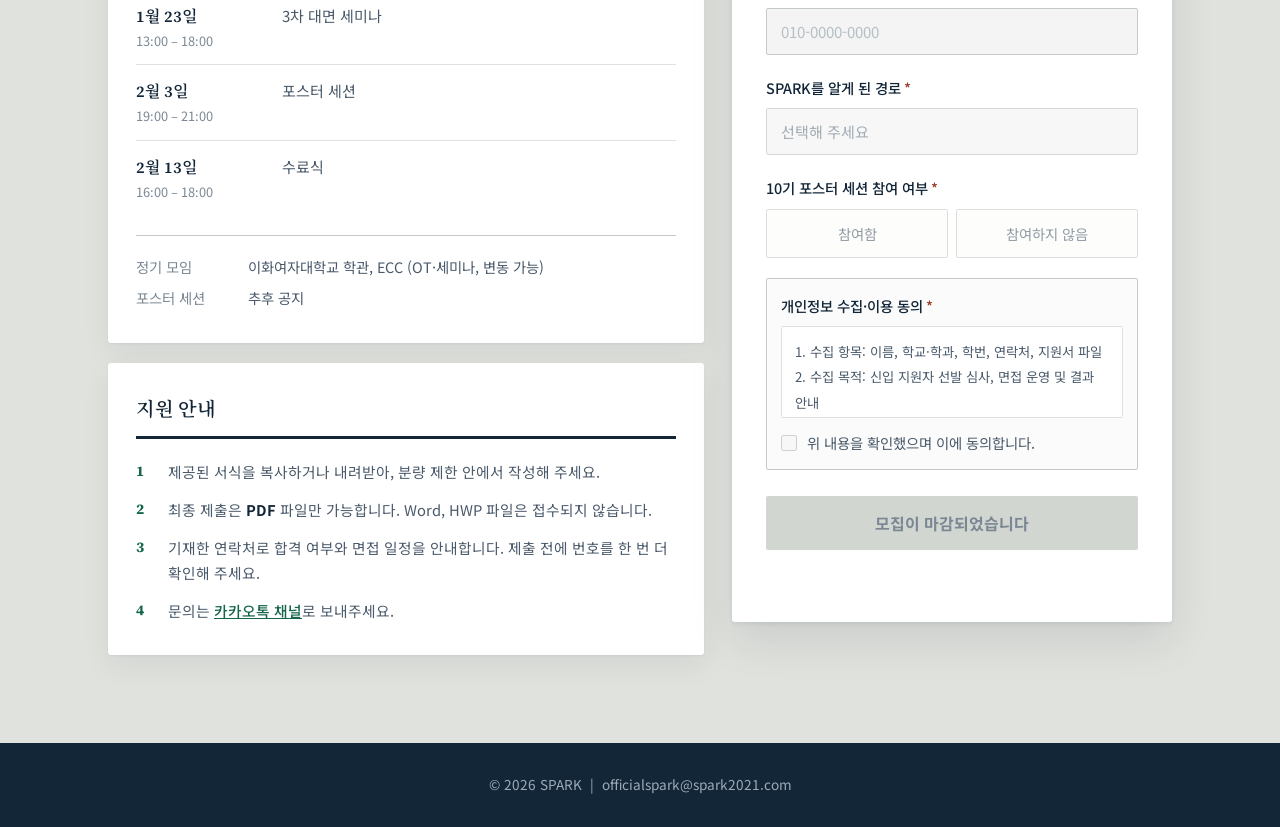
==== commit a550482e: "Update apply-session.html" ====
--- a/apply-session.html
+++ b/apply-session.html
@@ -72,7 +72,7 @@
 
     /* ────────── 첫 화면 ────────── */
     hero: {
-        title: 'SPARK와 함께할 <br>{기수}기 신입 부원을 기다립니다',
+        title: 'SPARK와 함께할 {기수}기 신입 부원을 기다립니다',
         intro: '최신 바이오 연구를 함께 읽는 논문 스터디부터, 한 학기의 성장을 공유하는 정기 학술 포스터 세션까지. SPARK에서 생명과학의 더 넓은 가능성을 경험해 보세요.',
     },
 
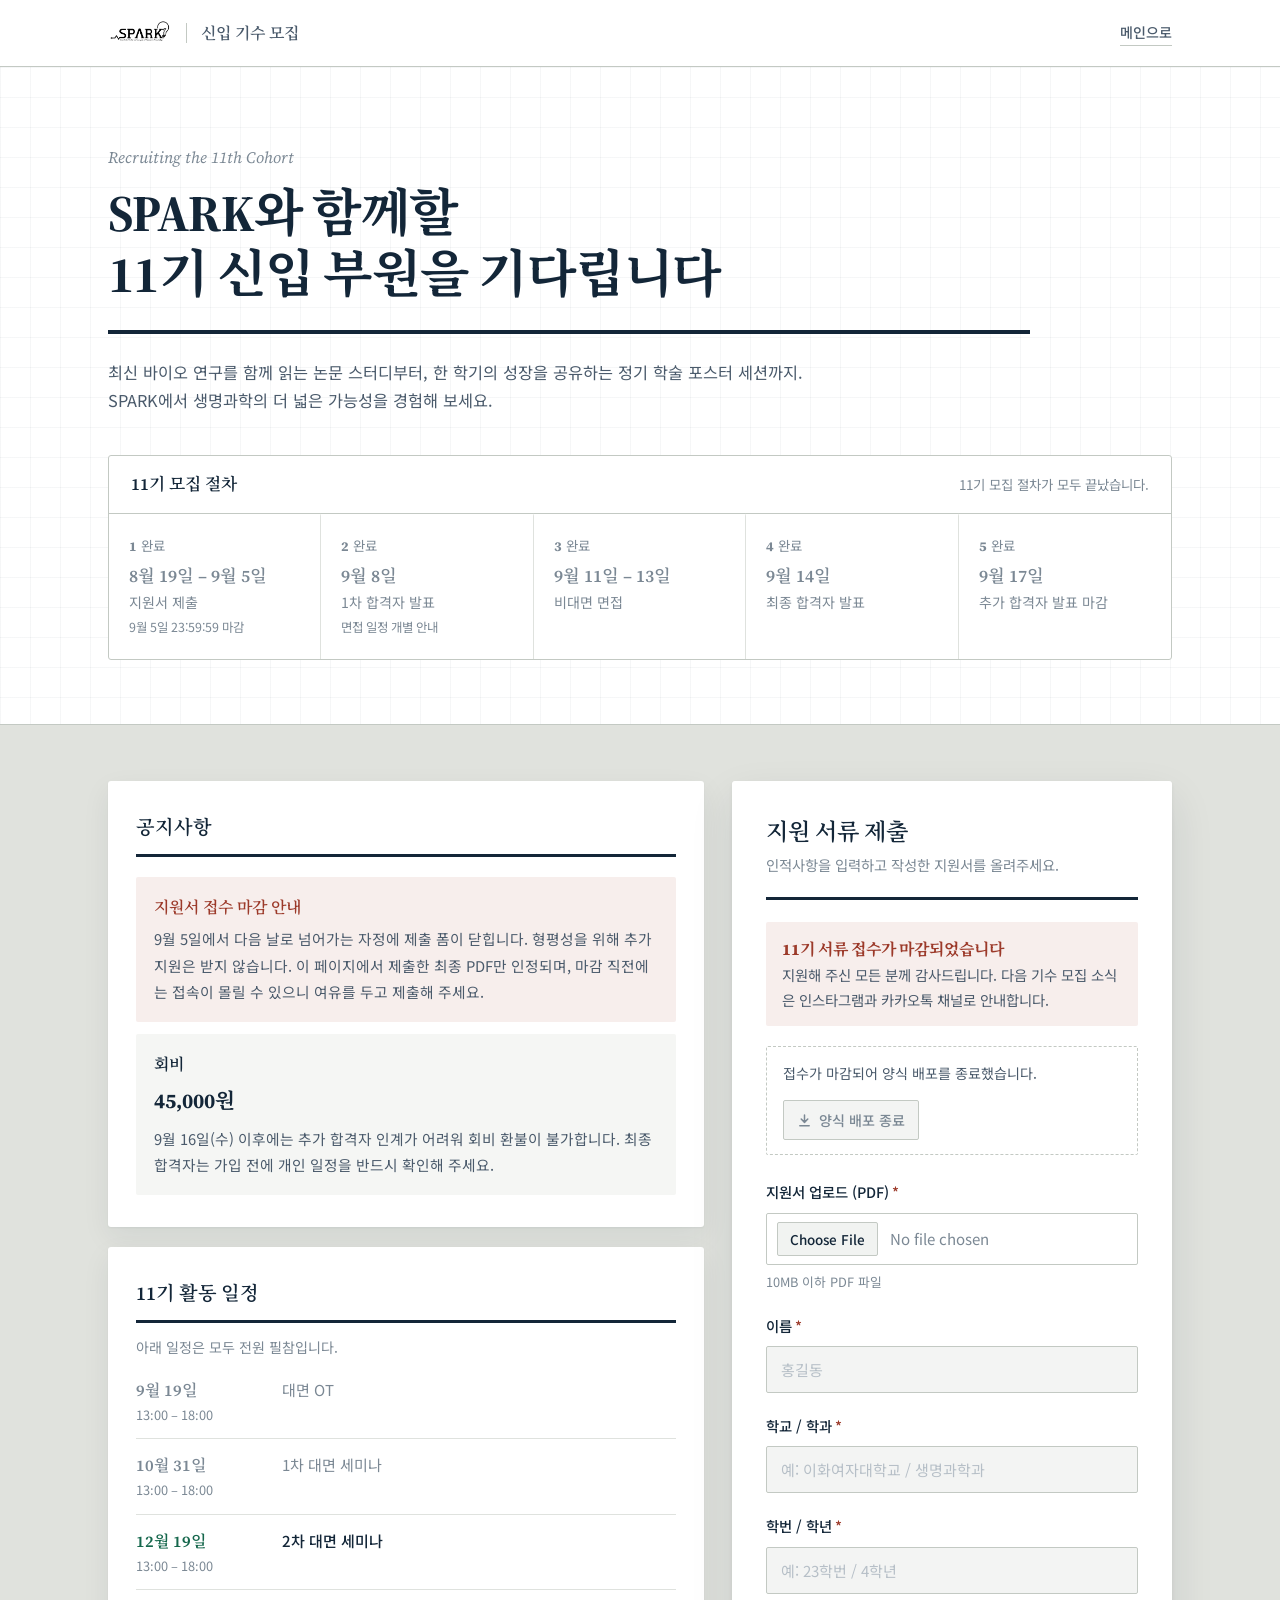
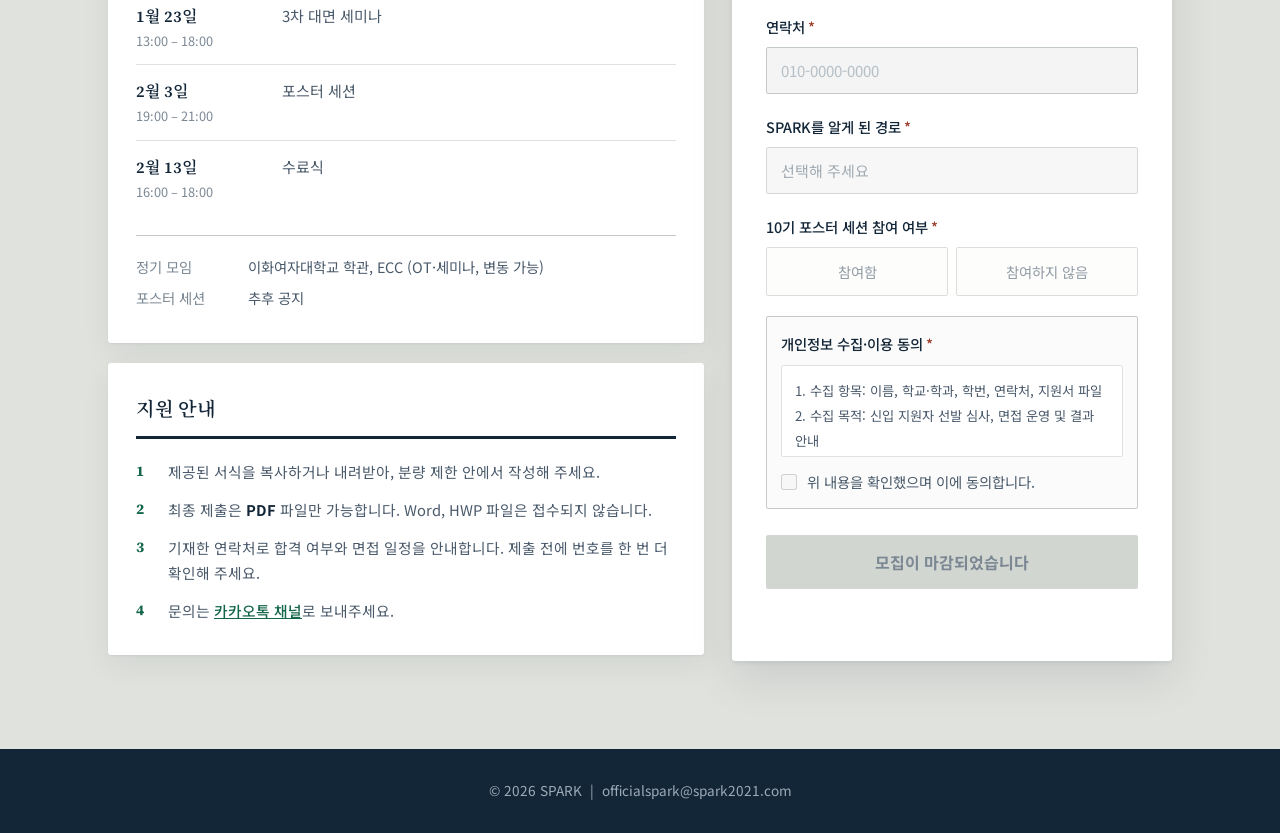
==== commit 965aae03: "Update apply-session.html" ====
--- a/apply-session.html
+++ b/apply-session.html
@@ -72,7 +72,9 @@
 
     /* ────────── 첫 화면 ────────── */
     hero: {
-        title: 'SPARK와 함께할 {기수}기 신입 부원을 기다립니다',
+        // 줄을 바꾸고 싶으면 ` (백틱)으로 감싸고, 원하는 곳에서 Enter를 치면 됩니다.
+        title: `SPARK와 함께할
+                {기수}기 신입 부원을 기다립니다`,
         intro: '최신 바이오 연구를 함께 읽는 논문 스터디부터, 한 학기의 성장을 공유하는 정기 학술 포스터 세션까지. SPARK에서 생명과학의 더 넓은 가능성을 경험해 보세요.',
     },
 
@@ -343,8 +345,9 @@
     padding-bottom: 24px;
     border-bottom: 4px solid var(--ink);
     margin-bottom: 24px;
-}
-.hero-desc { font-size: 1.02rem; color: var(--ink-mid); max-width: 44em; }
+    white-space: pre-line;
+}
+.hero-desc { font-size: 1.02rem; color: var(--ink-mid); max-width: 44em; white-space: pre-line; }
 
 .process {
     margin-top: 40px;
@@ -609,6 +612,13 @@
 }
 .btn-download svg { width: 15px; height: 15px; }
 .btn-download:hover { background: var(--accent); color: var(--paper); }
+.btn-download.is-disabled {
+    color: var(--ink-soft);
+    border-color: var(--rule-strong);
+    background: #f3f4f3;
+    pointer-events: none;
+    cursor: not-allowed;
+}
 
 .form-group { margin-bottom: 20px; }
 .form-label {
@@ -879,10 +889,10 @@
                 <div class="phase-note" id="phase-note"></div>
 
                 <div class="download-box">
-                    <p>아직 서식이 없으신가요?</p>
+                    <p id="template-text">아직 서식이 없으신가요?</p>
                     <a id="template-link" class="btn-download">
                         <svg viewBox="0 0 16 16" fill="none" stroke="currentColor" stroke-width="1.6" stroke-linecap="round" stroke-linejoin="round" aria-hidden="true"><path d="M8 2v8M4.5 6.5L8 10l3.5-3.5M3 13.5h10"/></svg>
-                        지원서 양식 받기
+                        <span id="template-label">지원서 양식 받기</span>
                     </a>
                 </div>
 
@@ -997,7 +1007,8 @@
     const tidy = s => fill(s).split('\n').map(l => l.trim()).join('\n').trim();
     const rich = s => esc(tidy(s))
         .replace(/\*\*(.+?)\*\*/g, '<strong>$1</strong>')
-        .replace(/\[([^\]]+)\]\(([^)\s]+)\)/g, '<a href="$2" target="_blank" rel="noopener noreferrer">$1</a>');
+        .replace(/\[([^\]]+)\]\(([^)\s]+)\)/g, '<a href="$2" target="_blank" rel="noopener noreferrer">$1</a>')
+        .replace(/\n/g, '<br>');                                          // Enter 친 곳 = 줄바꿈
 
     /* ── 접수 기간 (한국시간) ────────────────── */
     const START_AT = kst(SITE.apply.start, false);
@@ -1083,7 +1094,6 @@
 
     /* ── 폼 내용 ────────────────────────────── */
     const MAX_MB = SITE.form.maxFileMB;
-    $('template-link').href        = SITE.form.templateUrl;
     $('file-hint').textContent     = MAX_MB + 'MB 이하 PDF 파일';
     $('poster-question').textContent = (GEN - 1) + '기 포스터 세션 참여 여부';
     $('inp-route').innerHTML =
@@ -1125,6 +1135,26 @@
         applyForm.querySelectorAll('input, select').forEach(el => { el.disabled = locked; });
     }
 
+    /* 양식 받기 버튼: 접수 중에만 열림 (접수 전·마감 후에는 막힘) */
+    const templateLink = $('template-link');
+    function setTemplateOpen(open, closedText, closedLabel) {
+        if (open) {
+            templateLink.href = SITE.form.templateUrl;
+            templateLink.classList.remove('is-disabled');
+            templateLink.removeAttribute('aria-disabled');
+            templateLink.removeAttribute('tabindex');
+            $('template-text').textContent  = '아직 서식이 없으신가요?';
+            $('template-label').textContent = '지원서 양식 받기';
+        } else {
+            templateLink.removeAttribute('href');
+            templateLink.classList.add('is-disabled');
+            templateLink.setAttribute('aria-disabled', 'true');
+            templateLink.setAttribute('tabindex', '-1');
+            $('template-text').textContent  = closedText;
+            $('template-label').textContent = closedLabel;
+        }
+    }
+
     function checkApplyPeriod() {
         const now = new Date();
 
@@ -1133,9 +1163,10 @@
             submitBtn.textContent = md(SITE.apply.start) + '에 접수가 시작됩니다';
             phaseNote.className = 'phase-note';
             phaseNote.innerHTML = '<strong>아직 접수 기간이 아닙니다</strong>' + md(SITE.apply.start) +
-                ' 00:00부터 제출할 수 있습니다. 서식은 미리 내려받아 작성해 두세요.';
+                ' 00:00부터 지원서 양식을 내려받고 제출할 수 있습니다.';
             phaseNote.style.display = 'block';
             setFormLocked(true);
+            setTemplateOpen(false, '지원서 양식은 ' + md(SITE.apply.start) + '부터 받을 수 있습니다.', '양식 배포 전');
             return false;
         }
         if (now > END_AT) {
@@ -1146,10 +1177,12 @@
                 '지원해 주신 모든 분께 감사드립니다. 다음 기수 모집 소식은 인스타그램과 카카오톡 채널로 안내합니다.';
             phaseNote.style.display = 'block';
             setFormLocked(true);
+            setTemplateOpen(false, '접수가 마감되어 양식 배포를 종료했습니다.', '양식 배포 종료');
             return false;
         }
         phaseNote.style.display = 'none';
         setFormLocked(false);
+        setTemplateOpen(true);
         return true;
     }
 
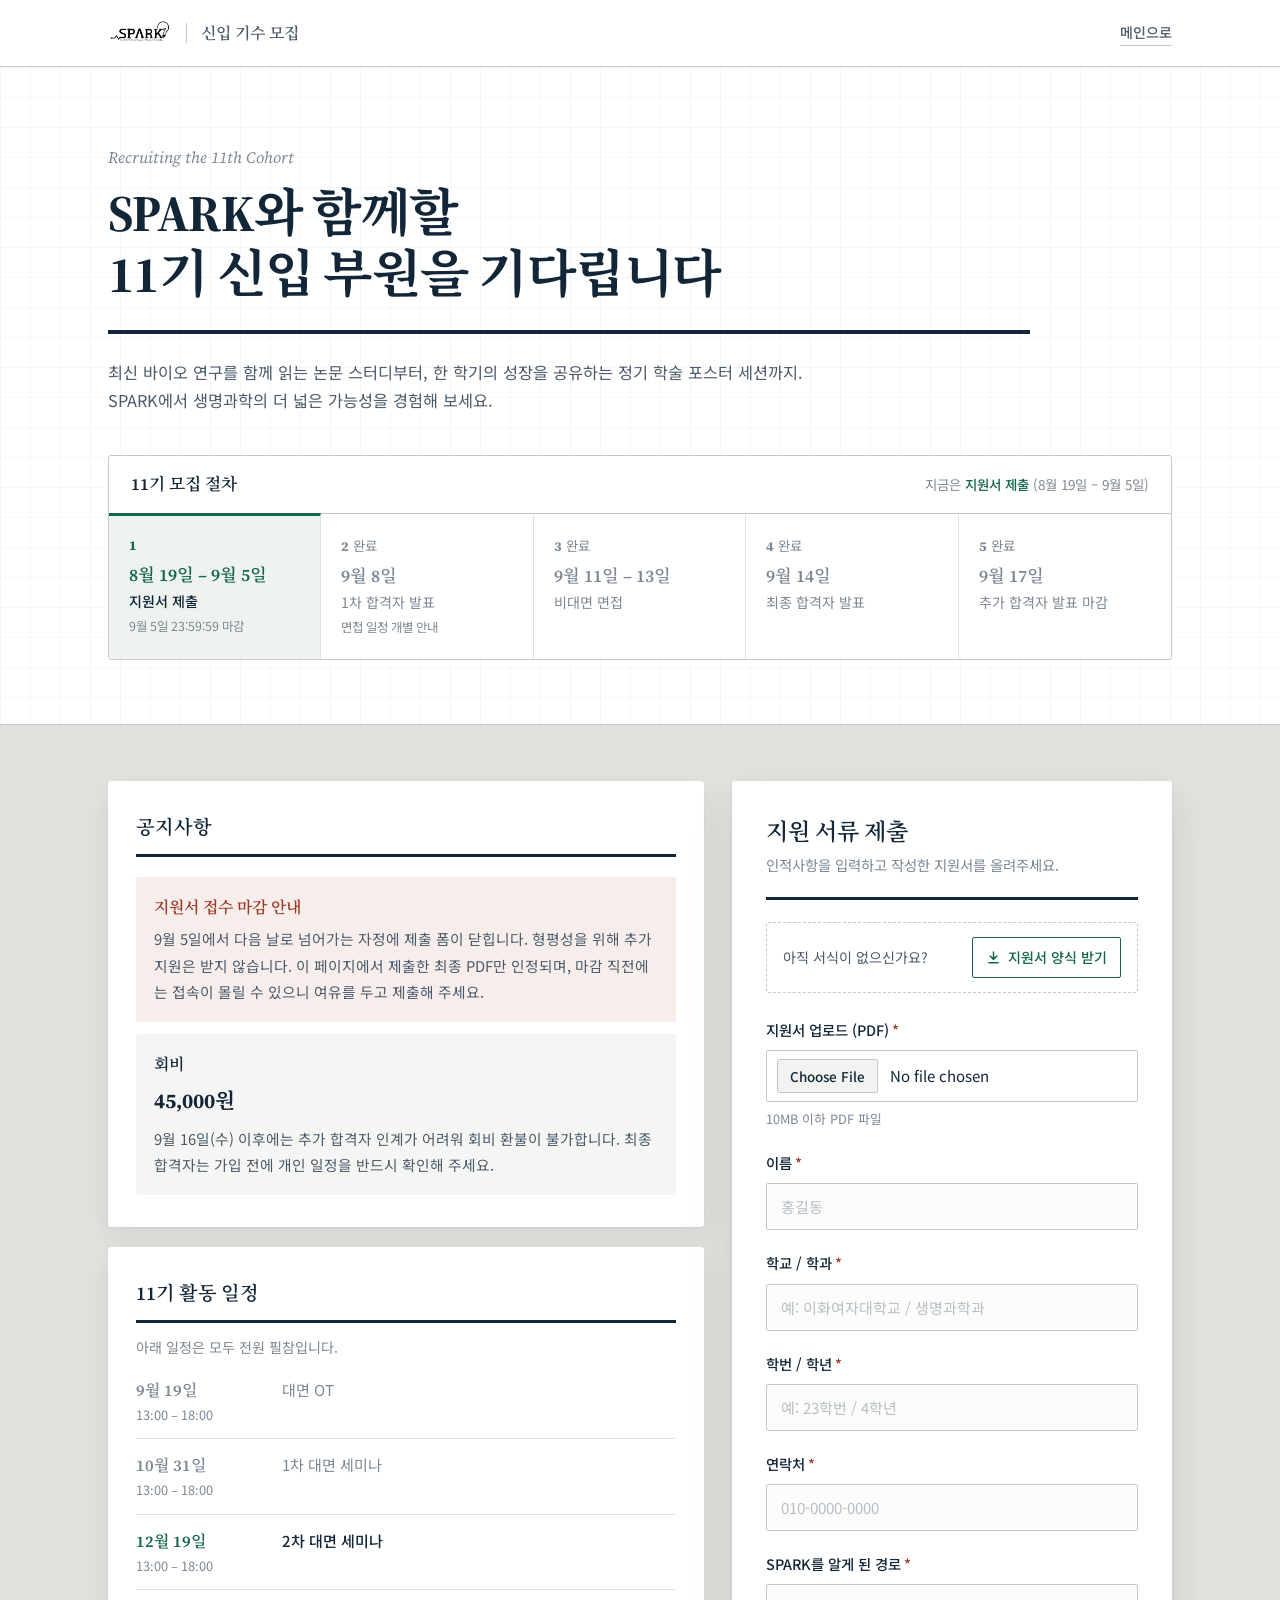
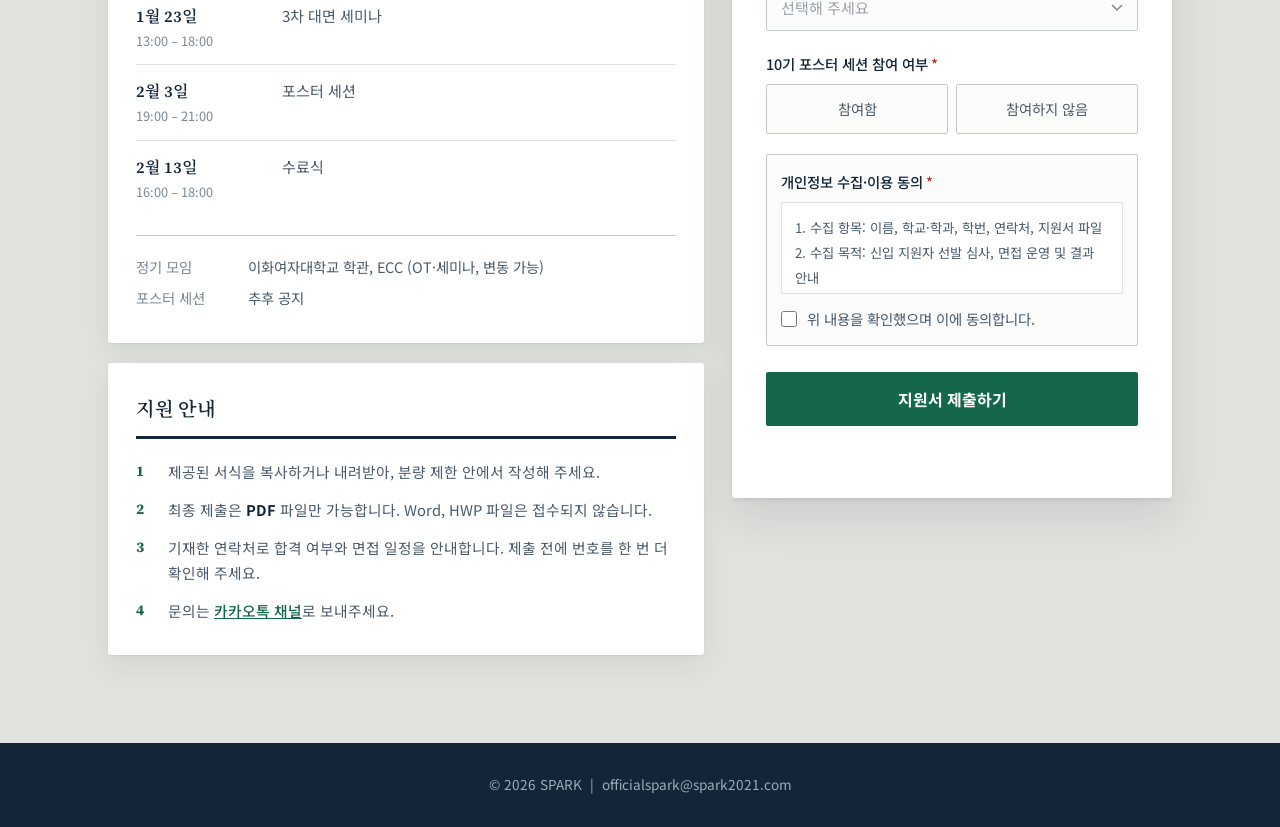
==== commit ba6d0a4a: "Update apply-session.html" ====
--- a/apply-session.html
+++ b/apply-session.html
@@ -66,7 +66,7 @@
        ※ 메인 페이지(index.html)의 모집 기간과 같게 맞춰 주세요. */
     apply: {
         start: '2026-08-19',   // 접수 시작일 (이 날 0시부터)
-        end:   '2026-09-05',   // 접수 마지막 날 (이 날 밤 23:59:59까지 제출 가능)
+        end:   '2027-09-05',   // 접수 마지막 날 (이 날 밤 23:59:59까지 제출 가능)
     },
 
 
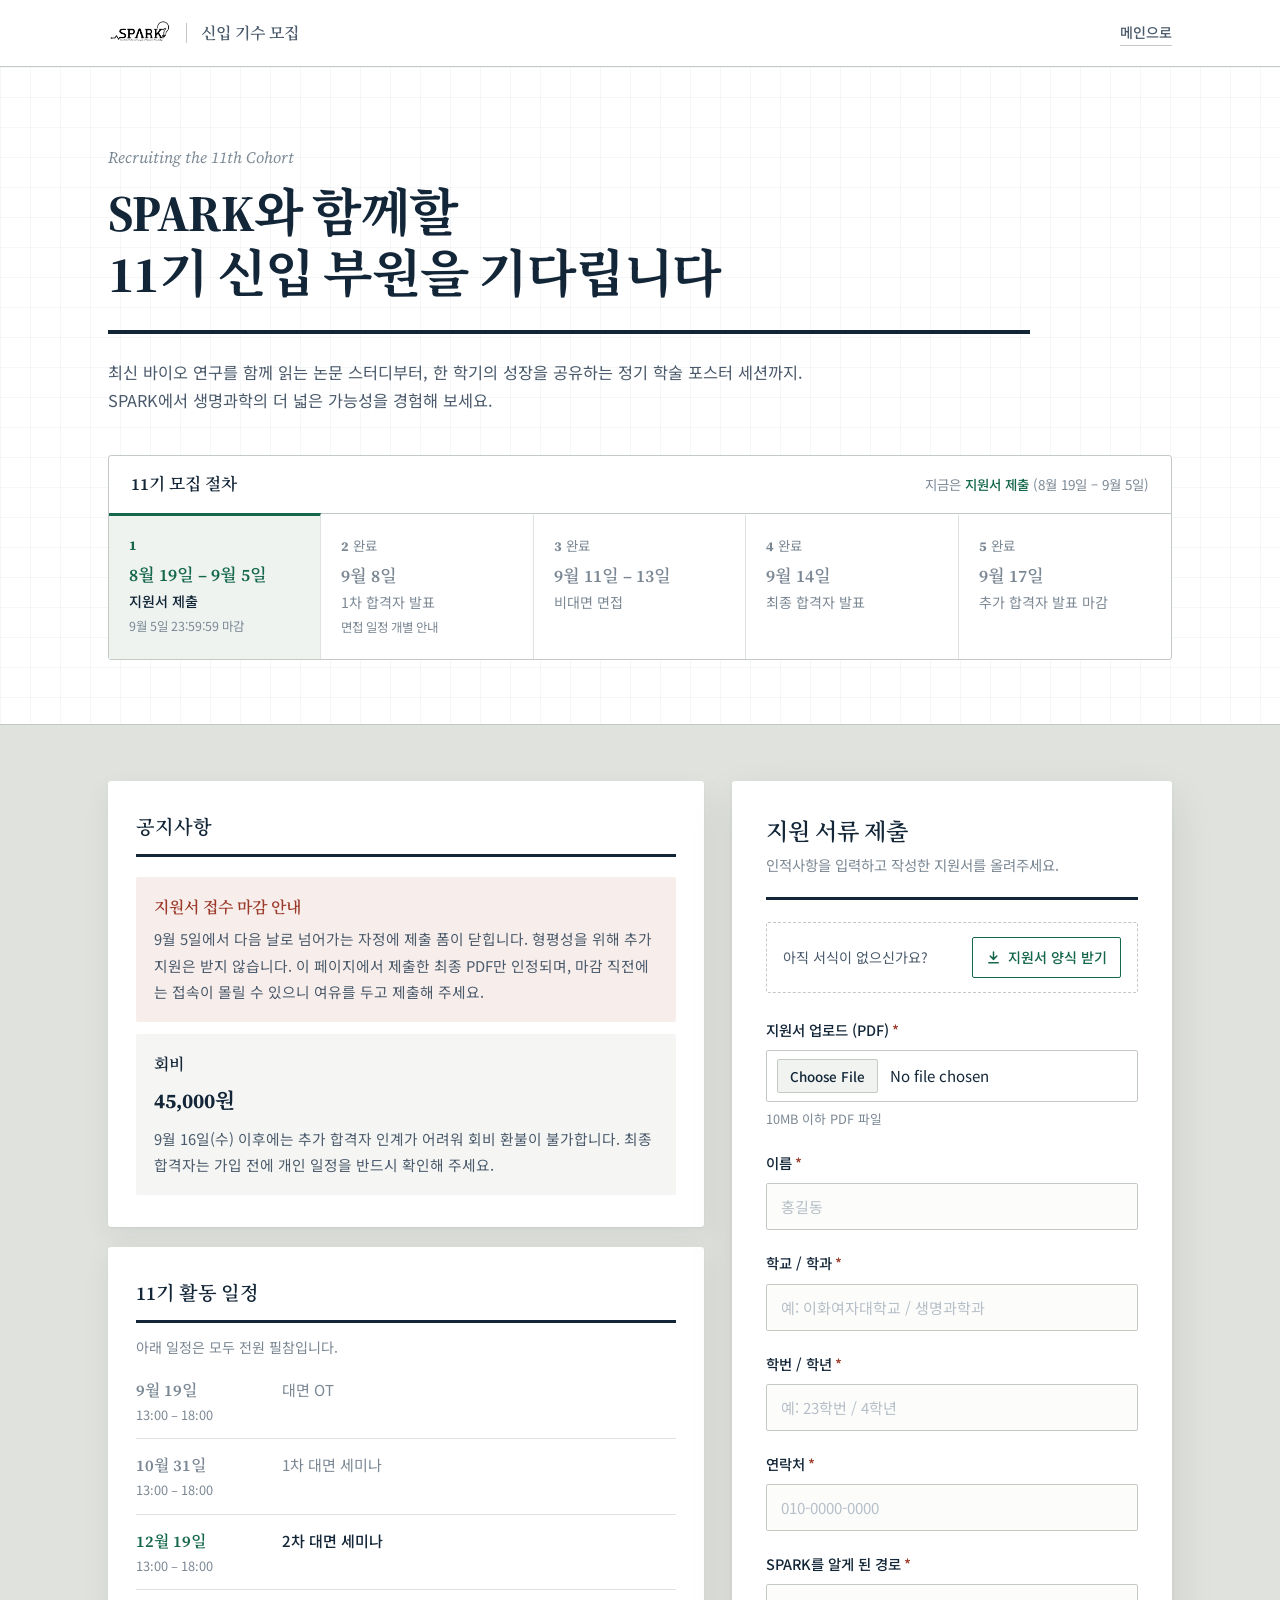
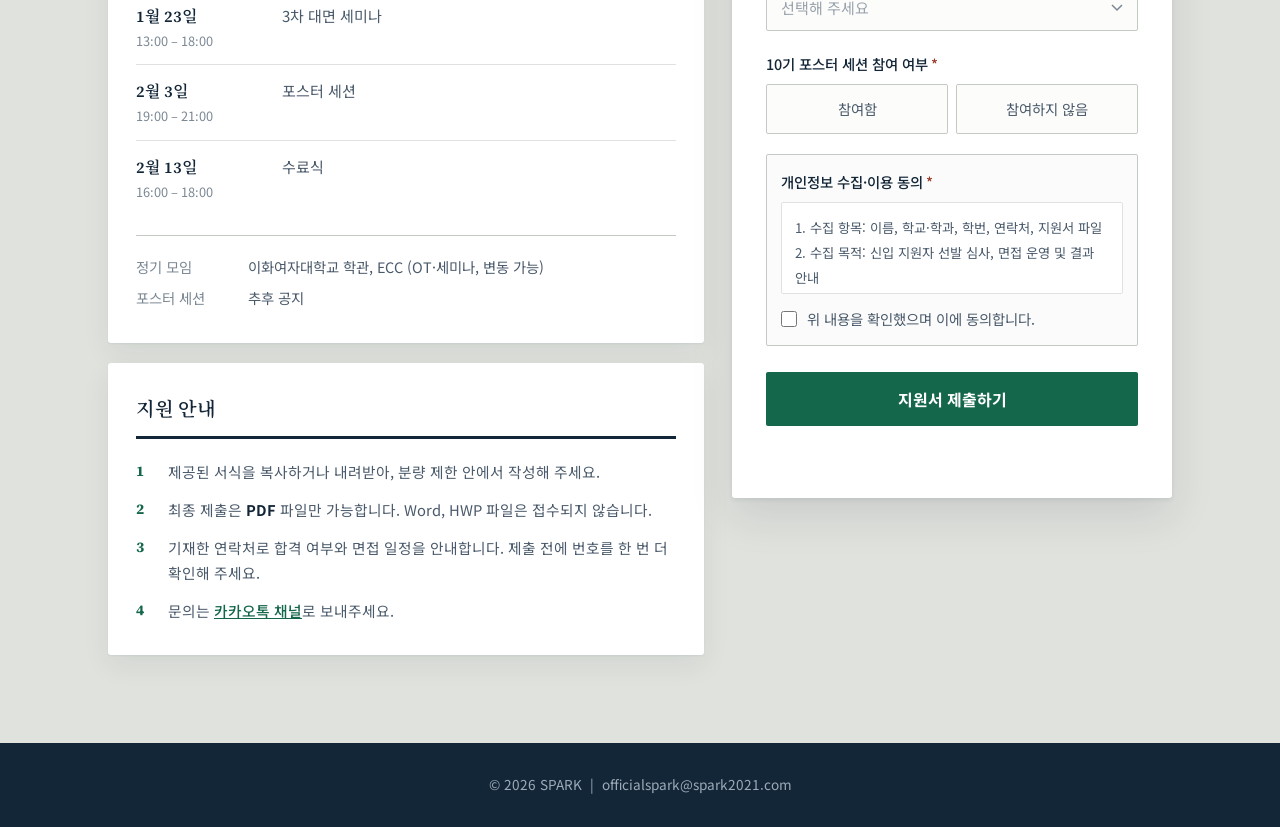
==== commit 15132451: "Update apply-session.html" ====
--- a/apply-session.html
+++ b/apply-session.html
@@ -184,7 +184,7 @@
        제출된 지원서가 저장되는 구글 드라이브·시트 연결 주소입니다.
        Apps Script를 새로 배포해서 주소가 바뀐 경우에만 교체하세요.
        한 글자라도 틀리면 지원서가 저장되지 않습니다. */
-    sheetUrl: 'https://script.google.com/macros/s/AKfycbzrUAV0oP4MqN452g5L0e-R13RlpaGRKUrsTtfyf1MRBj3T1s8Rb8UeczSKWBpeIH4Nfg/exec',
+    sheetUrl: 'https://script.google.com/macros/s/AKfycbwmDt_Hp1ynf2NxnKf038lSasKALkPV8dBWYUAVH81nN2T489DTDpizY1wUzk0c2R9F2Q/exec',
 
 
     /* ────────── 색상 ────────── */
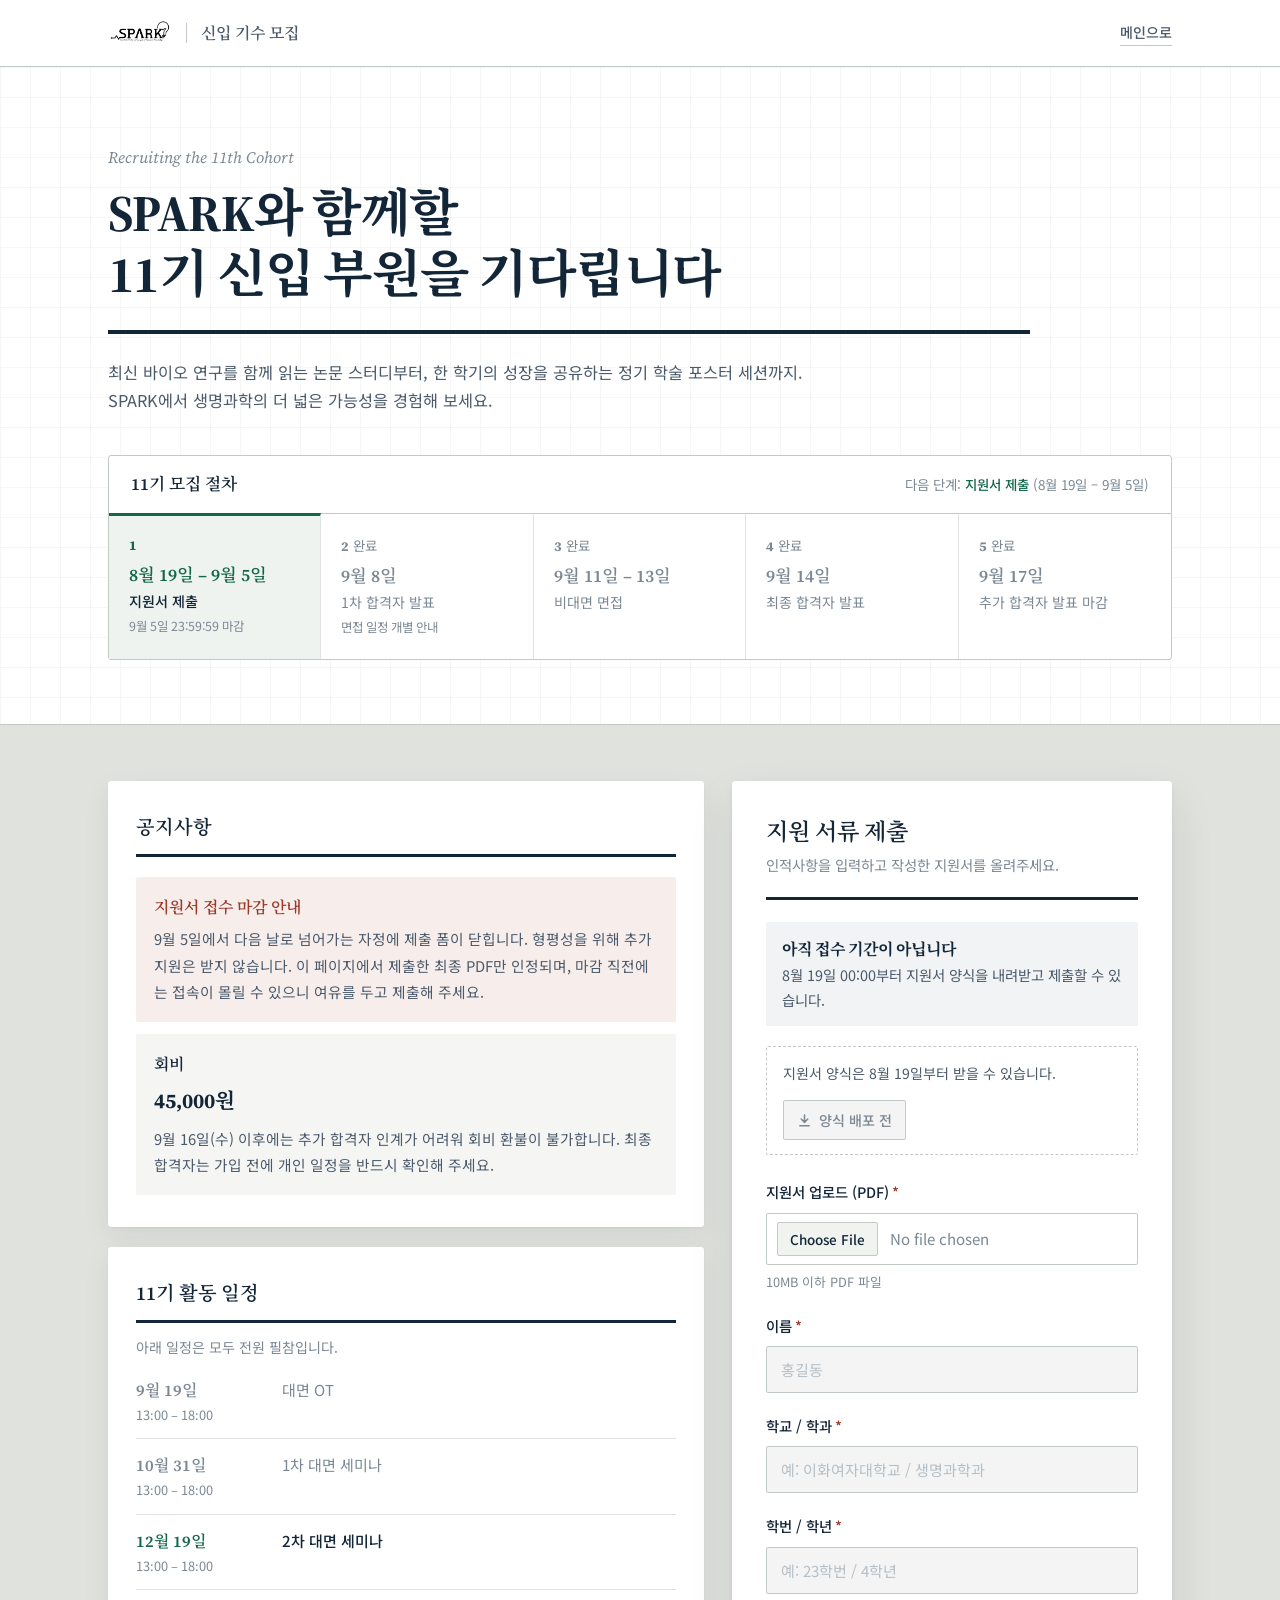
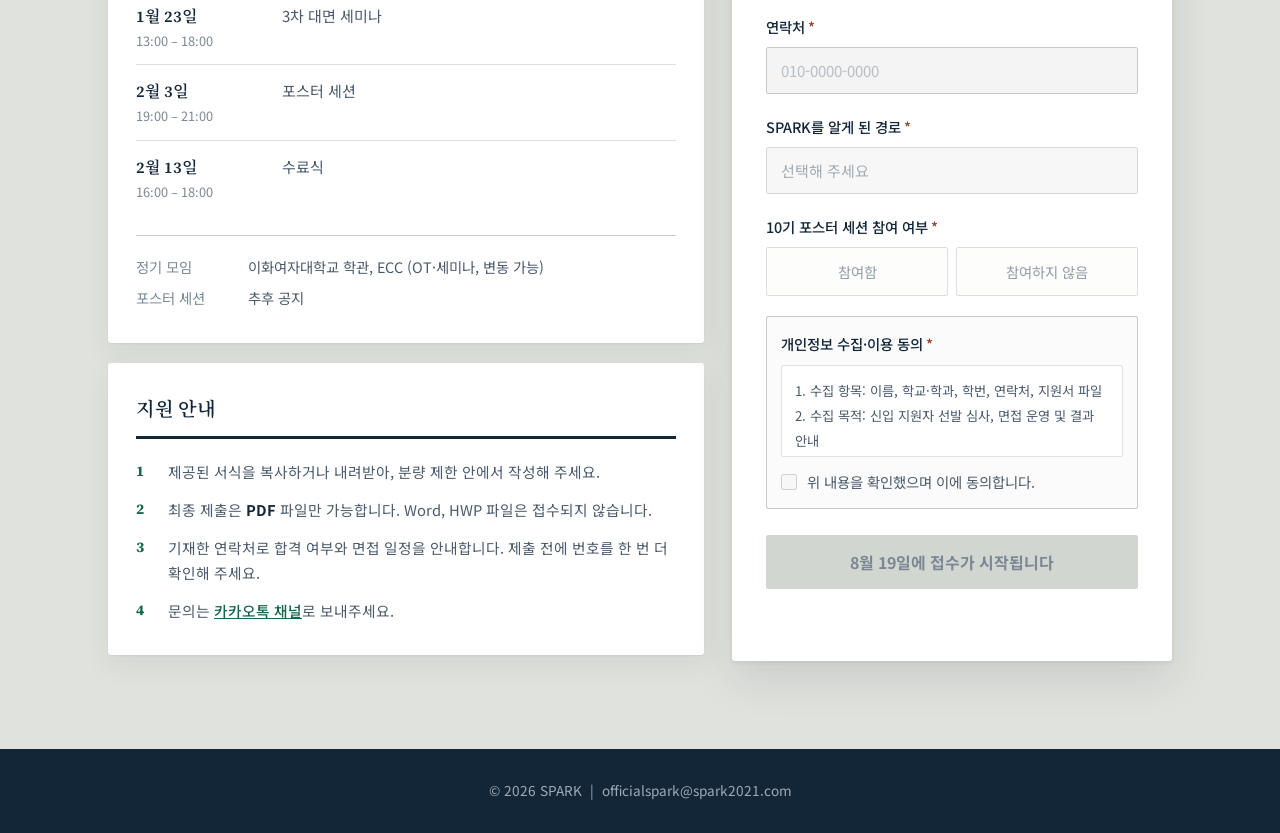
==== commit 79b6153a: "Update apply-session.html" ====
--- a/apply-session.html
+++ b/apply-session.html
@@ -65,7 +65,7 @@
        날짜만 바꾸면 제출 폼 열림/잠김, 안내 문구, 모집 절차 1단계가 자동으로 바뀝니다.
        ※ 메인 페이지(index.html)의 모집 기간과 같게 맞춰 주세요. */
     apply: {
-        start: '2026-08-19',   // 접수 시작일 (이 날 0시부터)
+        start: '2027-08-19',   // 접수 시작일 (이 날 0시부터)
         end:   '2027-09-05',   // 접수 마지막 날 (이 날 밤 23:59:59까지 제출 가능)
     },
 
